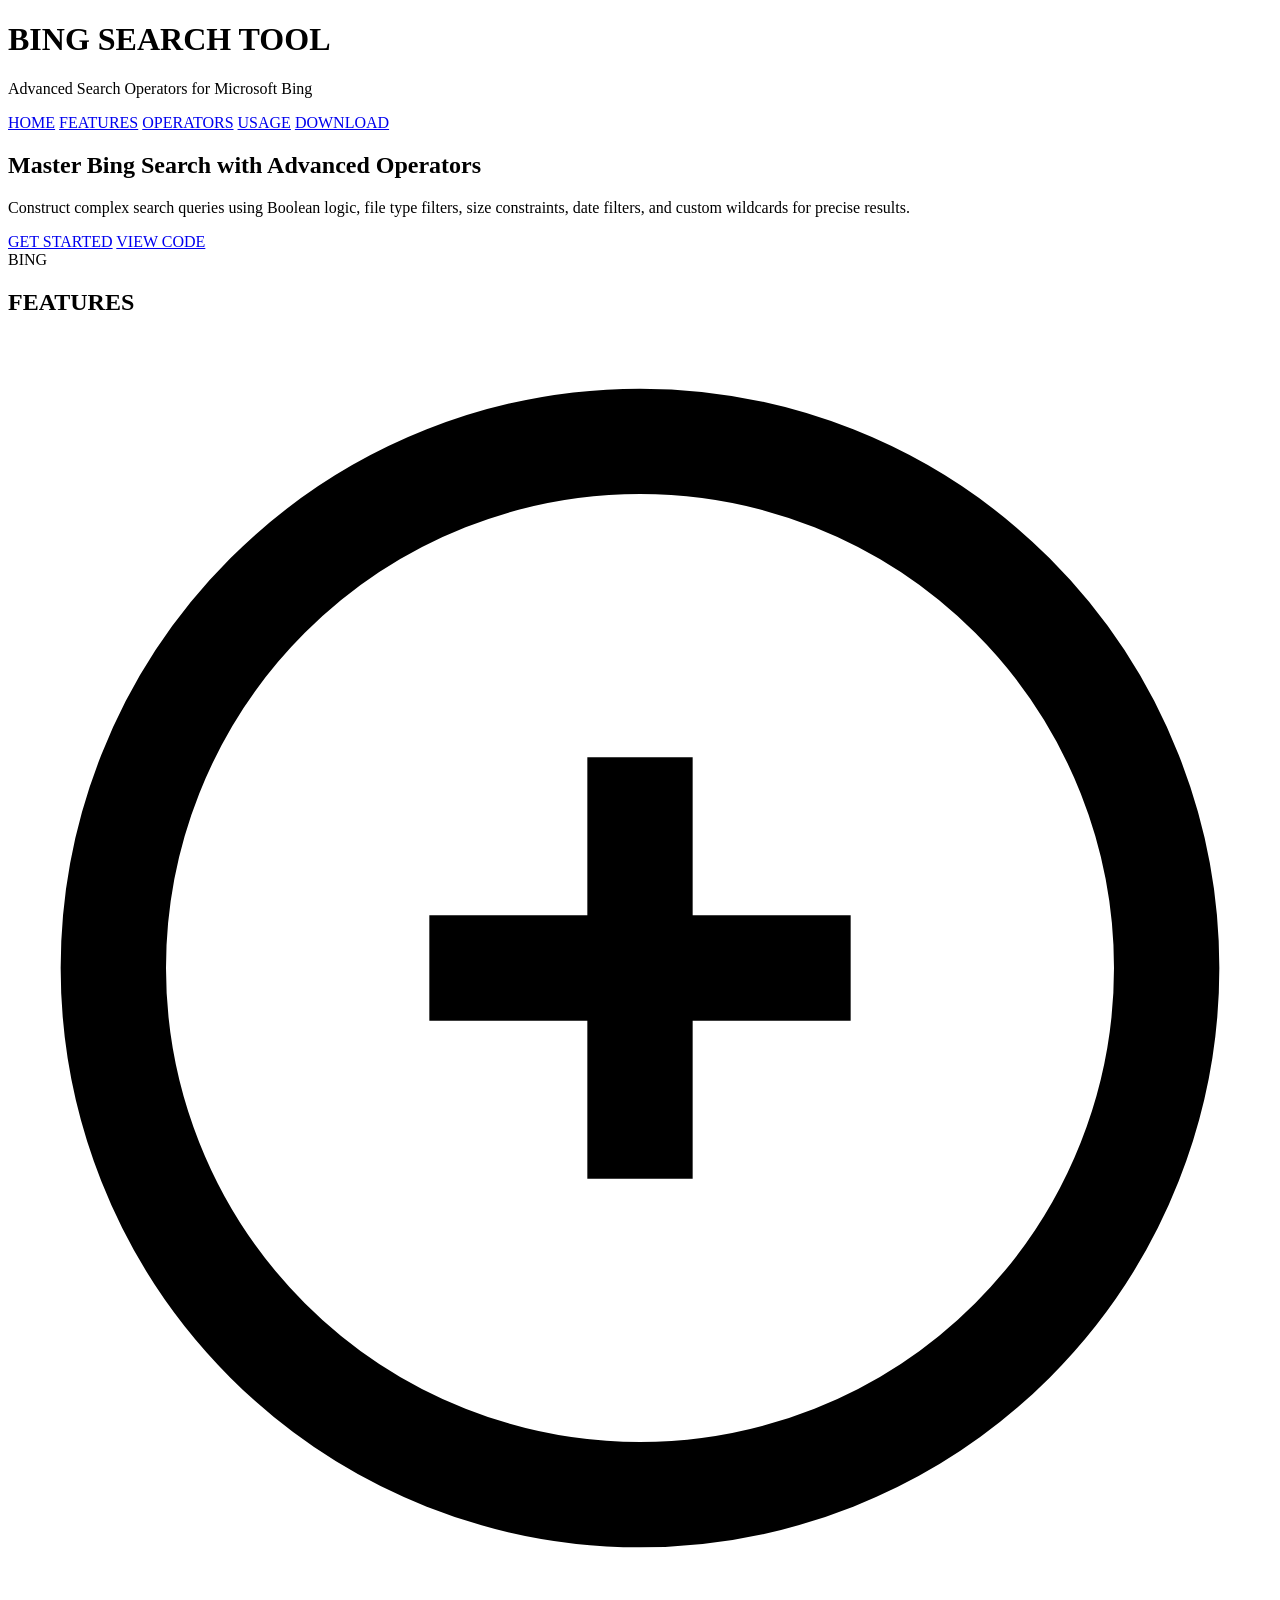
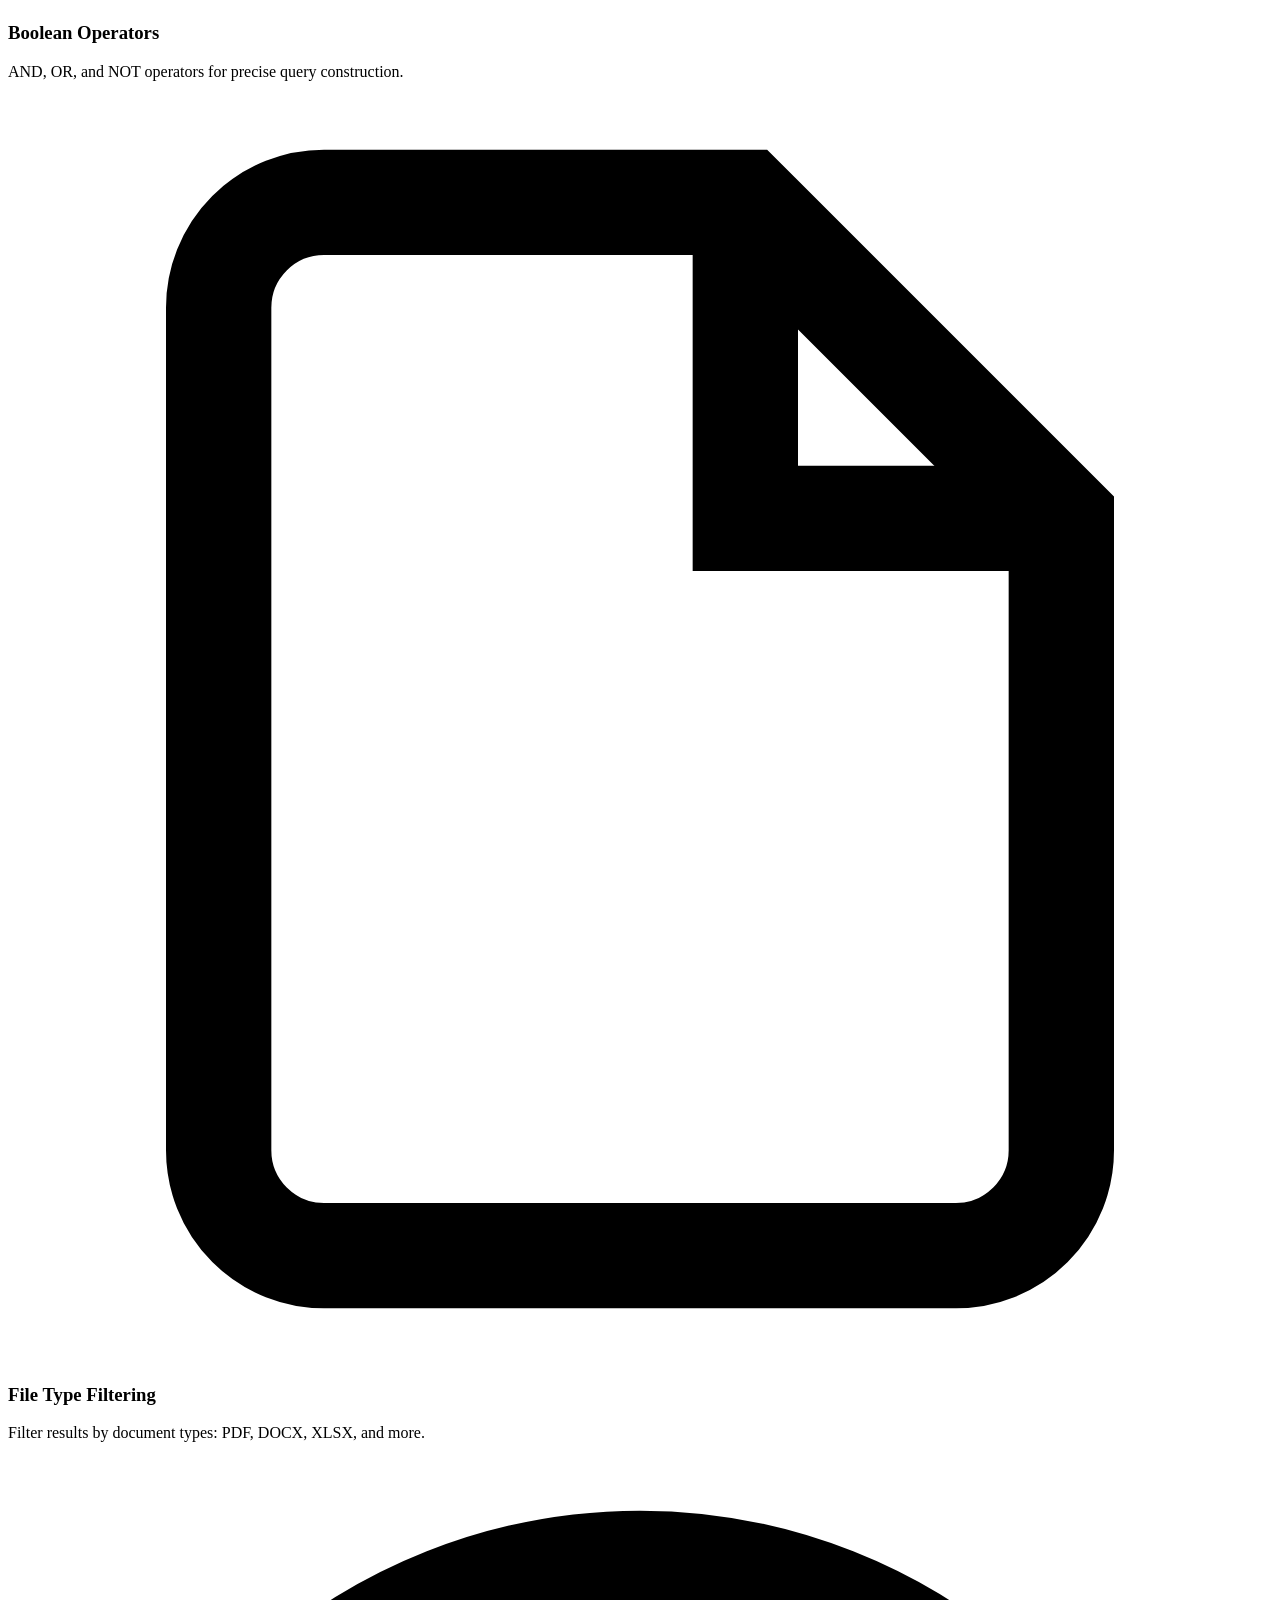
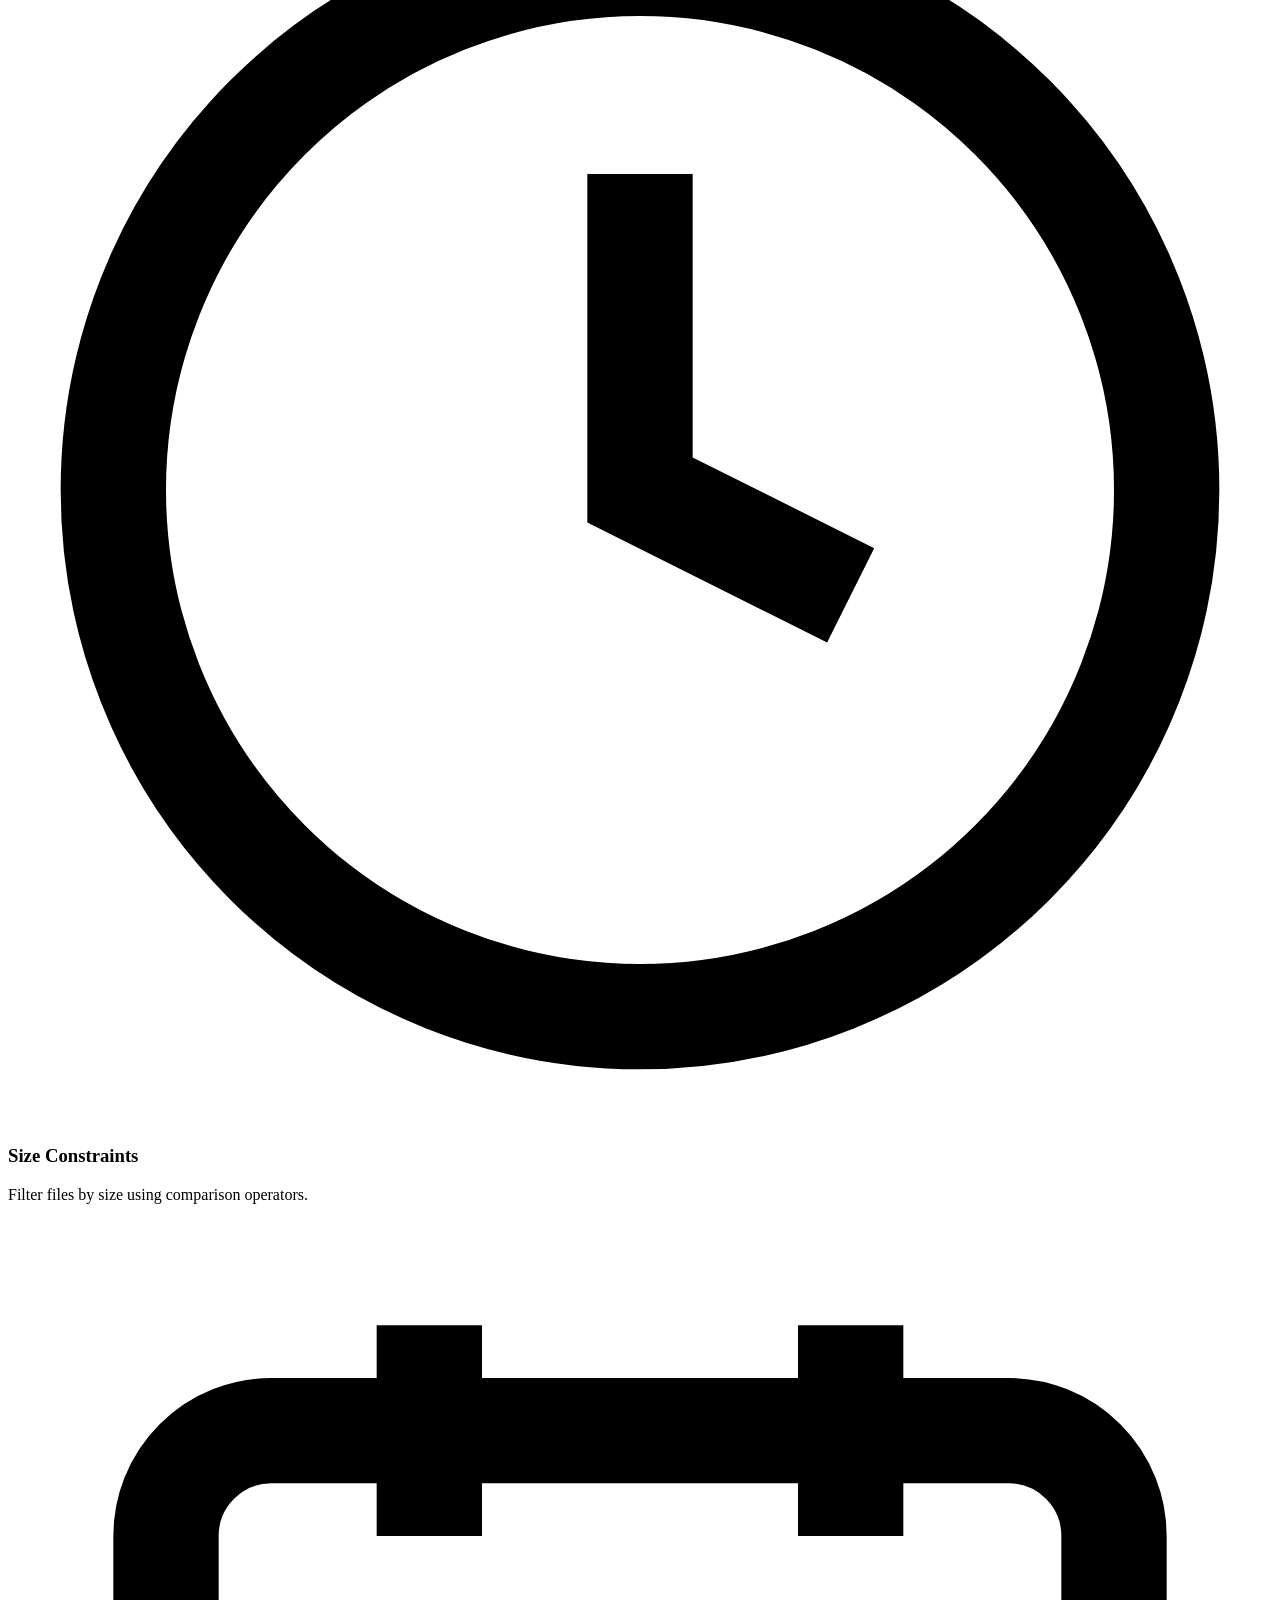
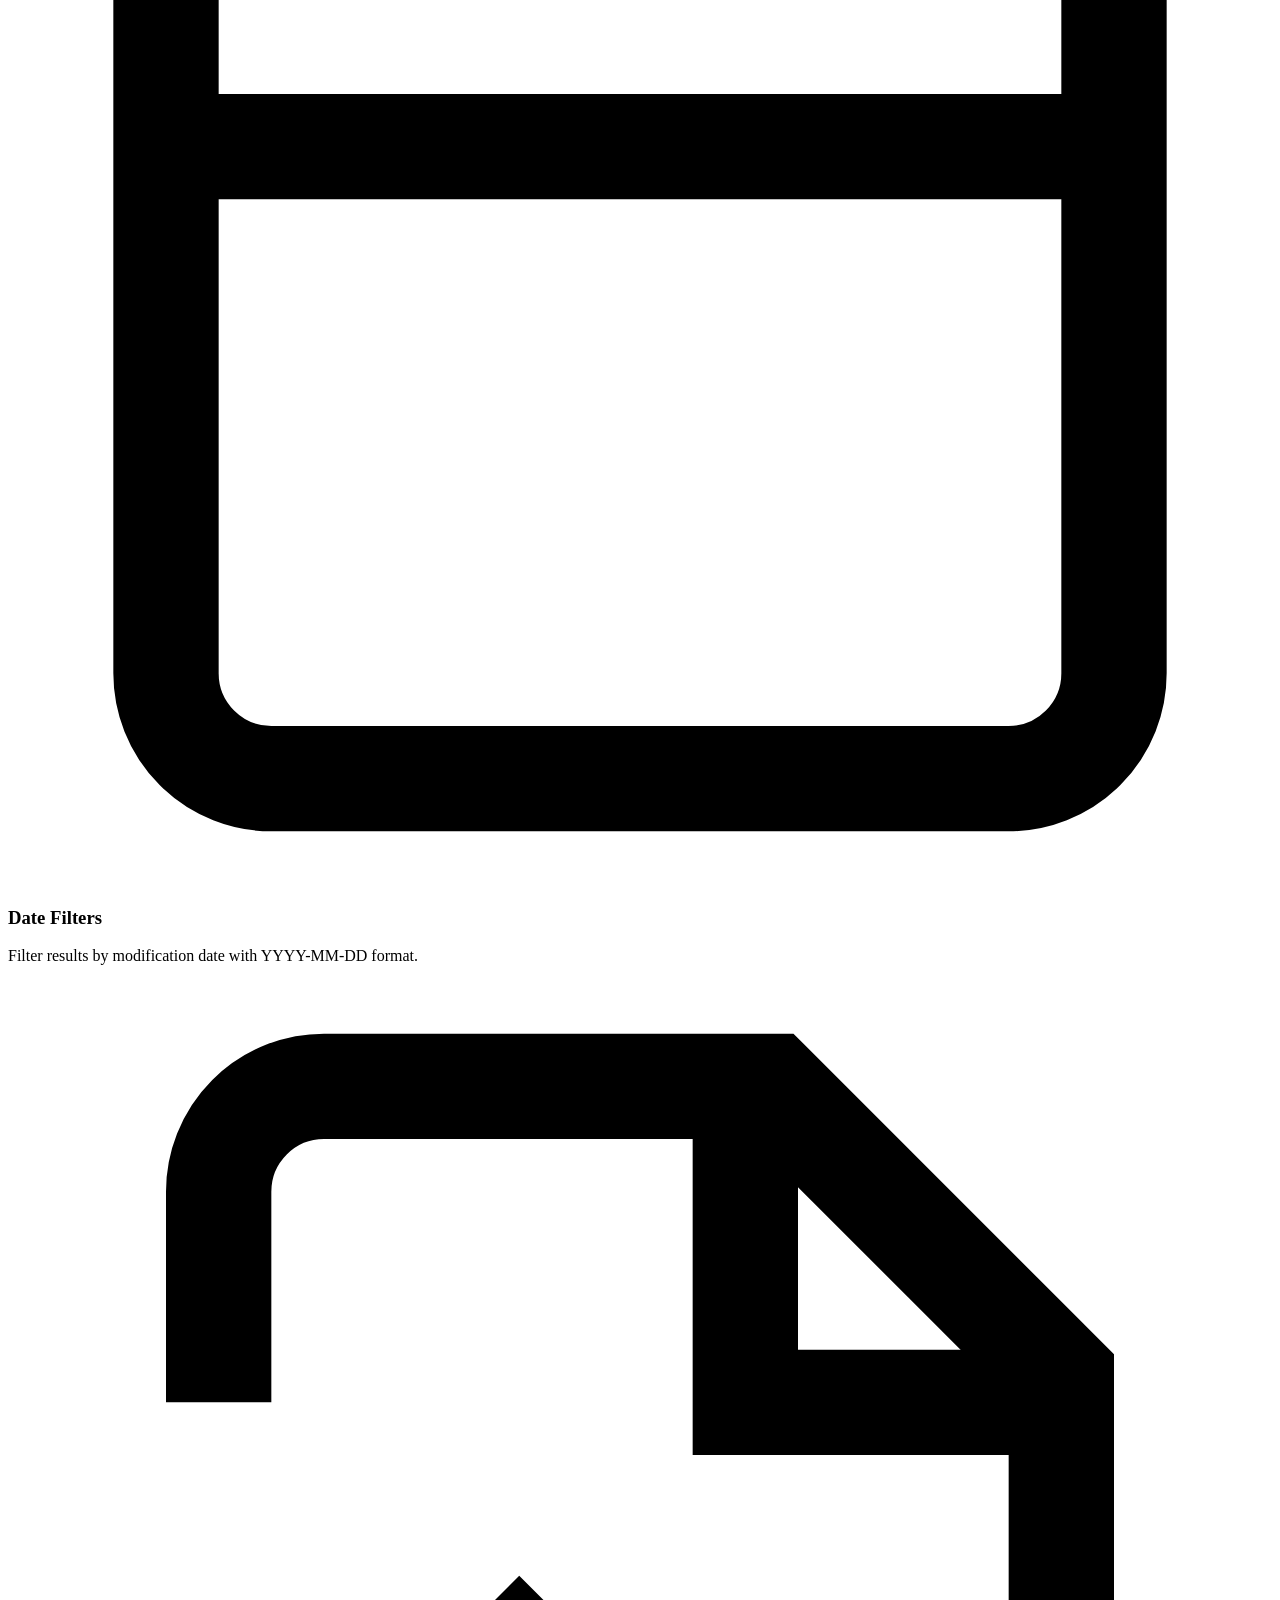
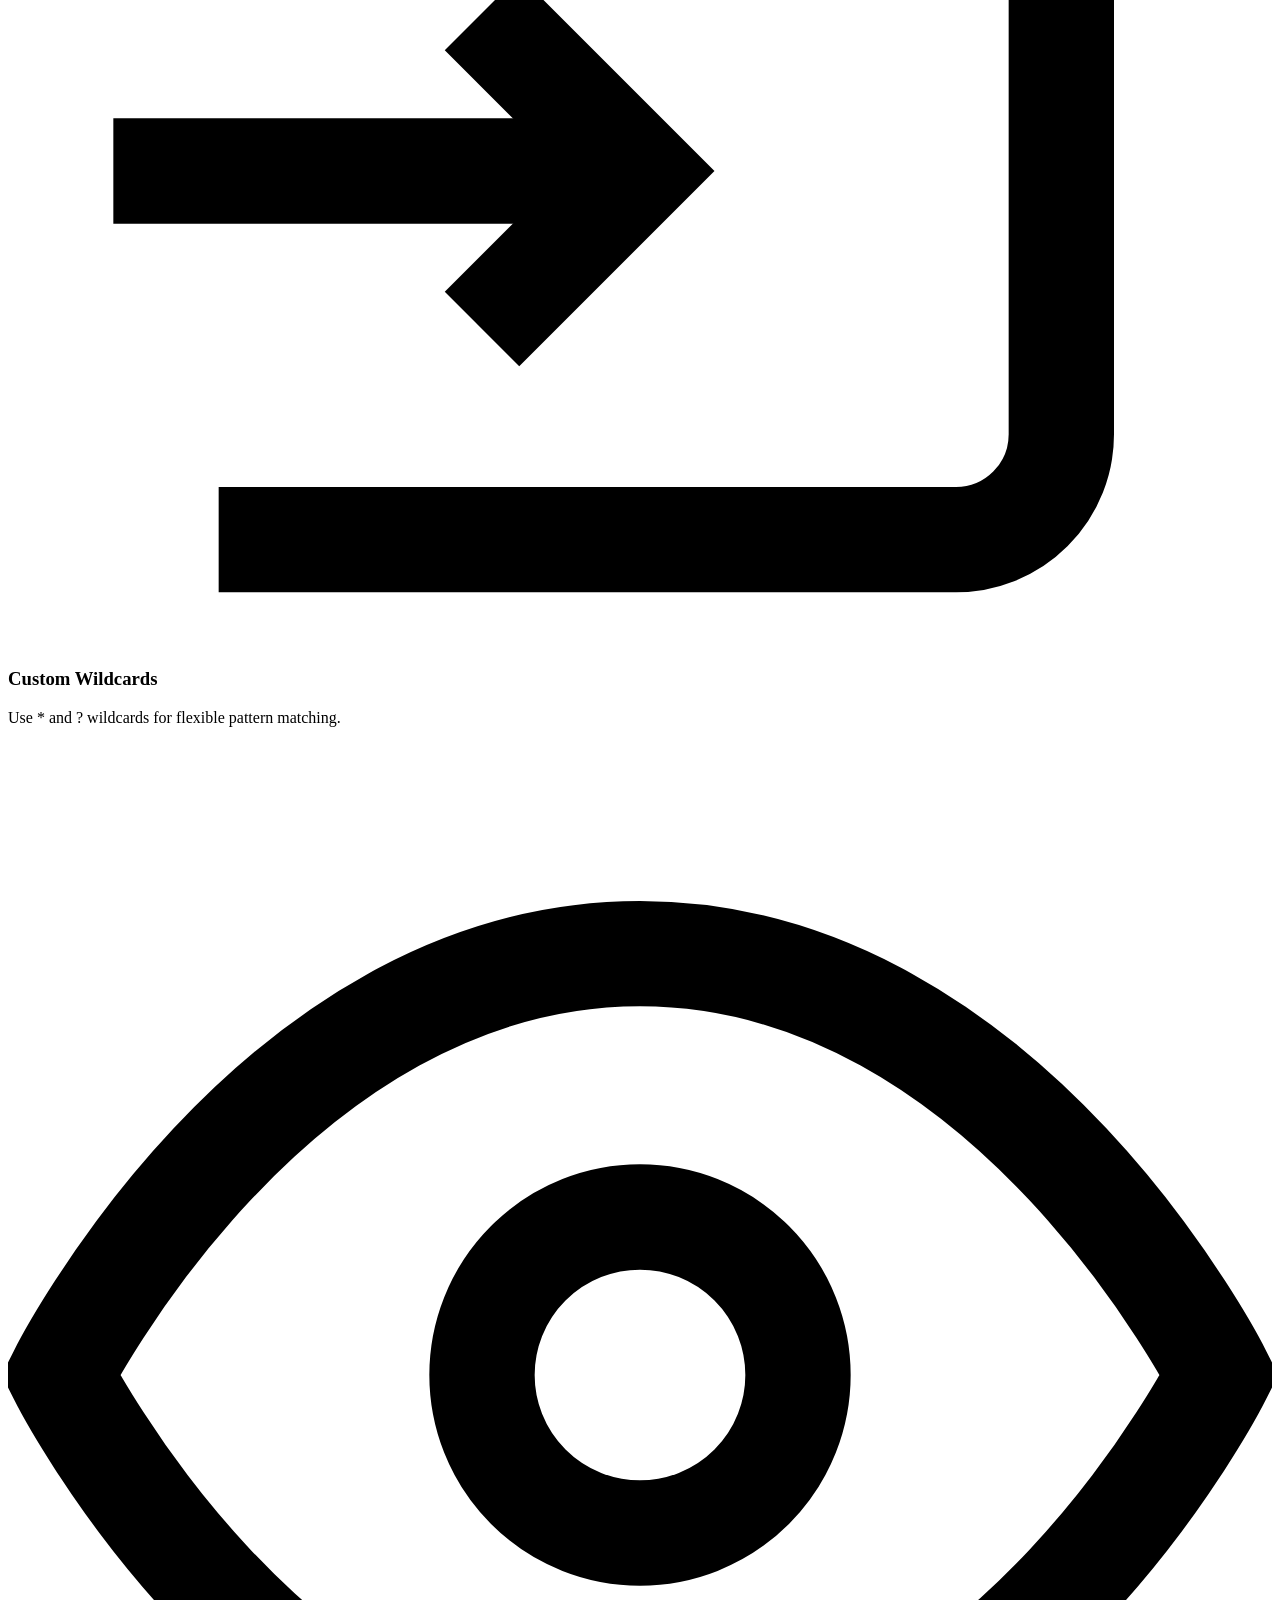
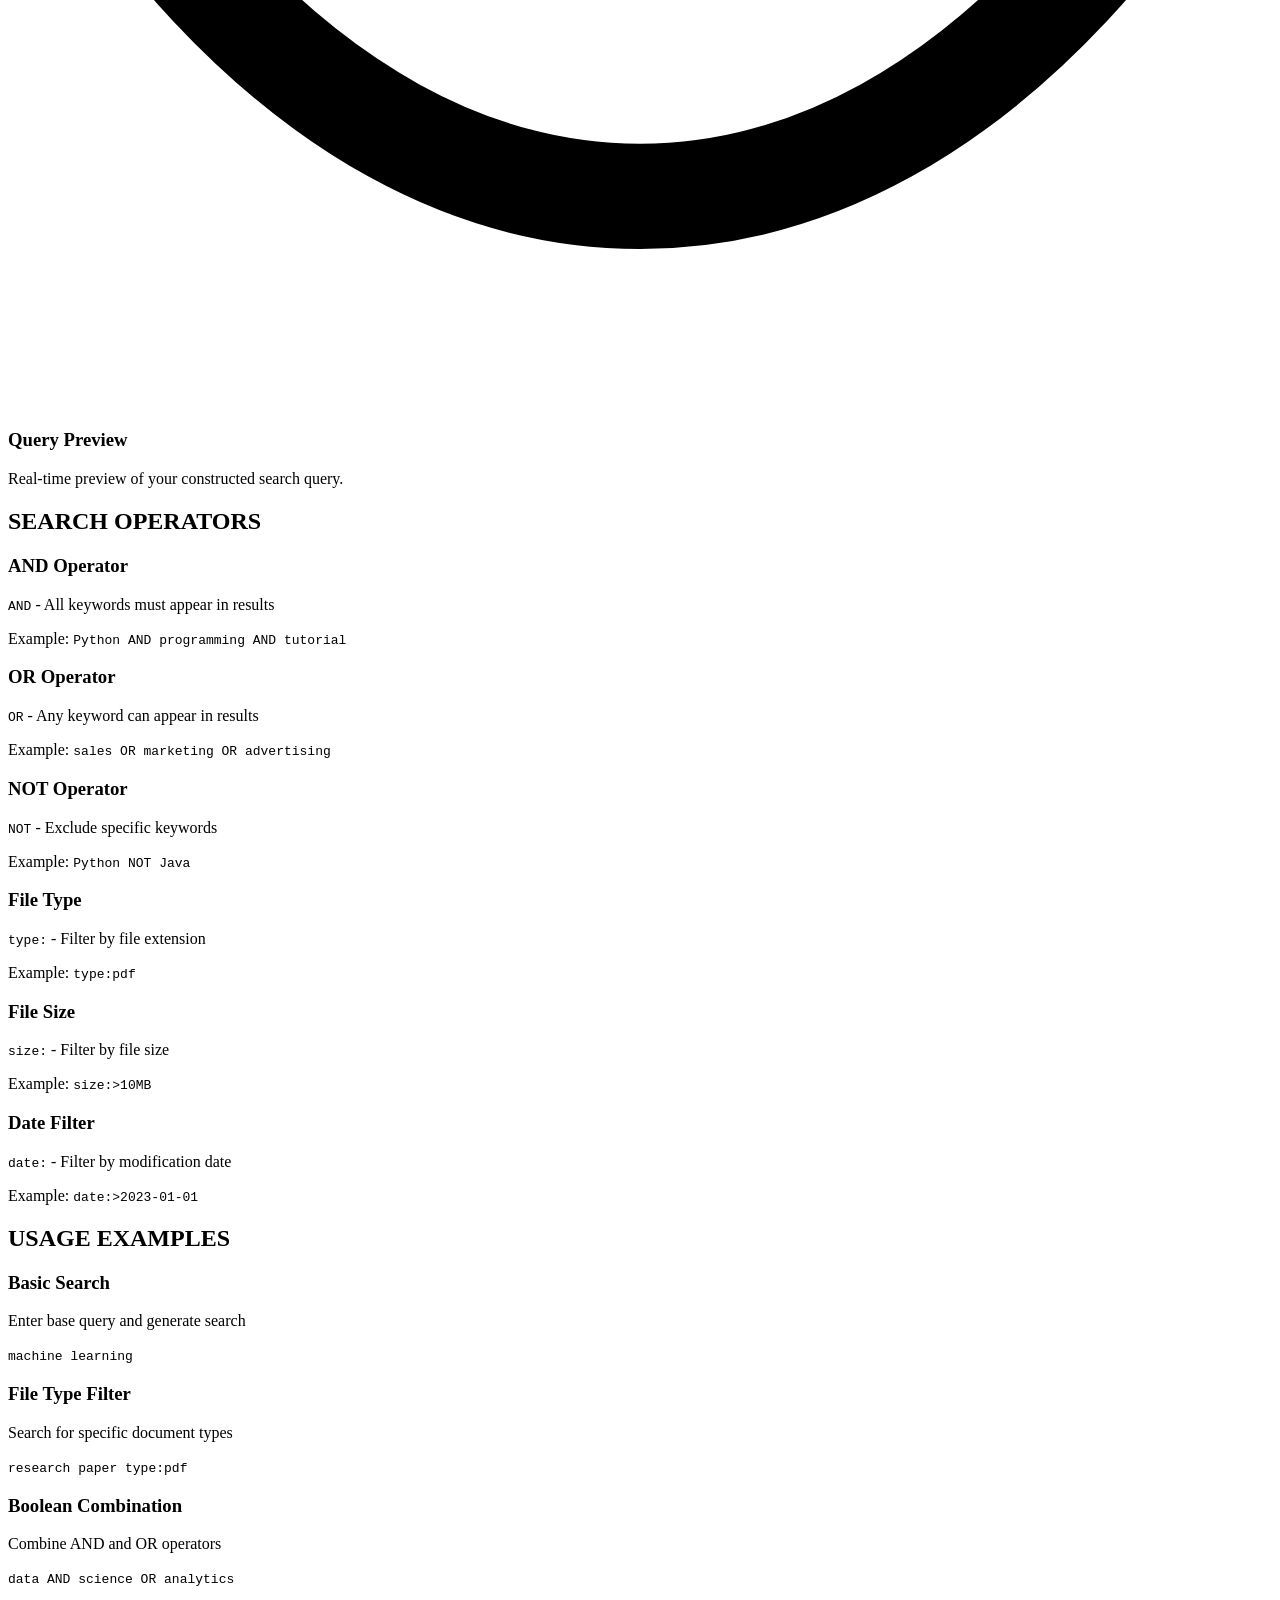
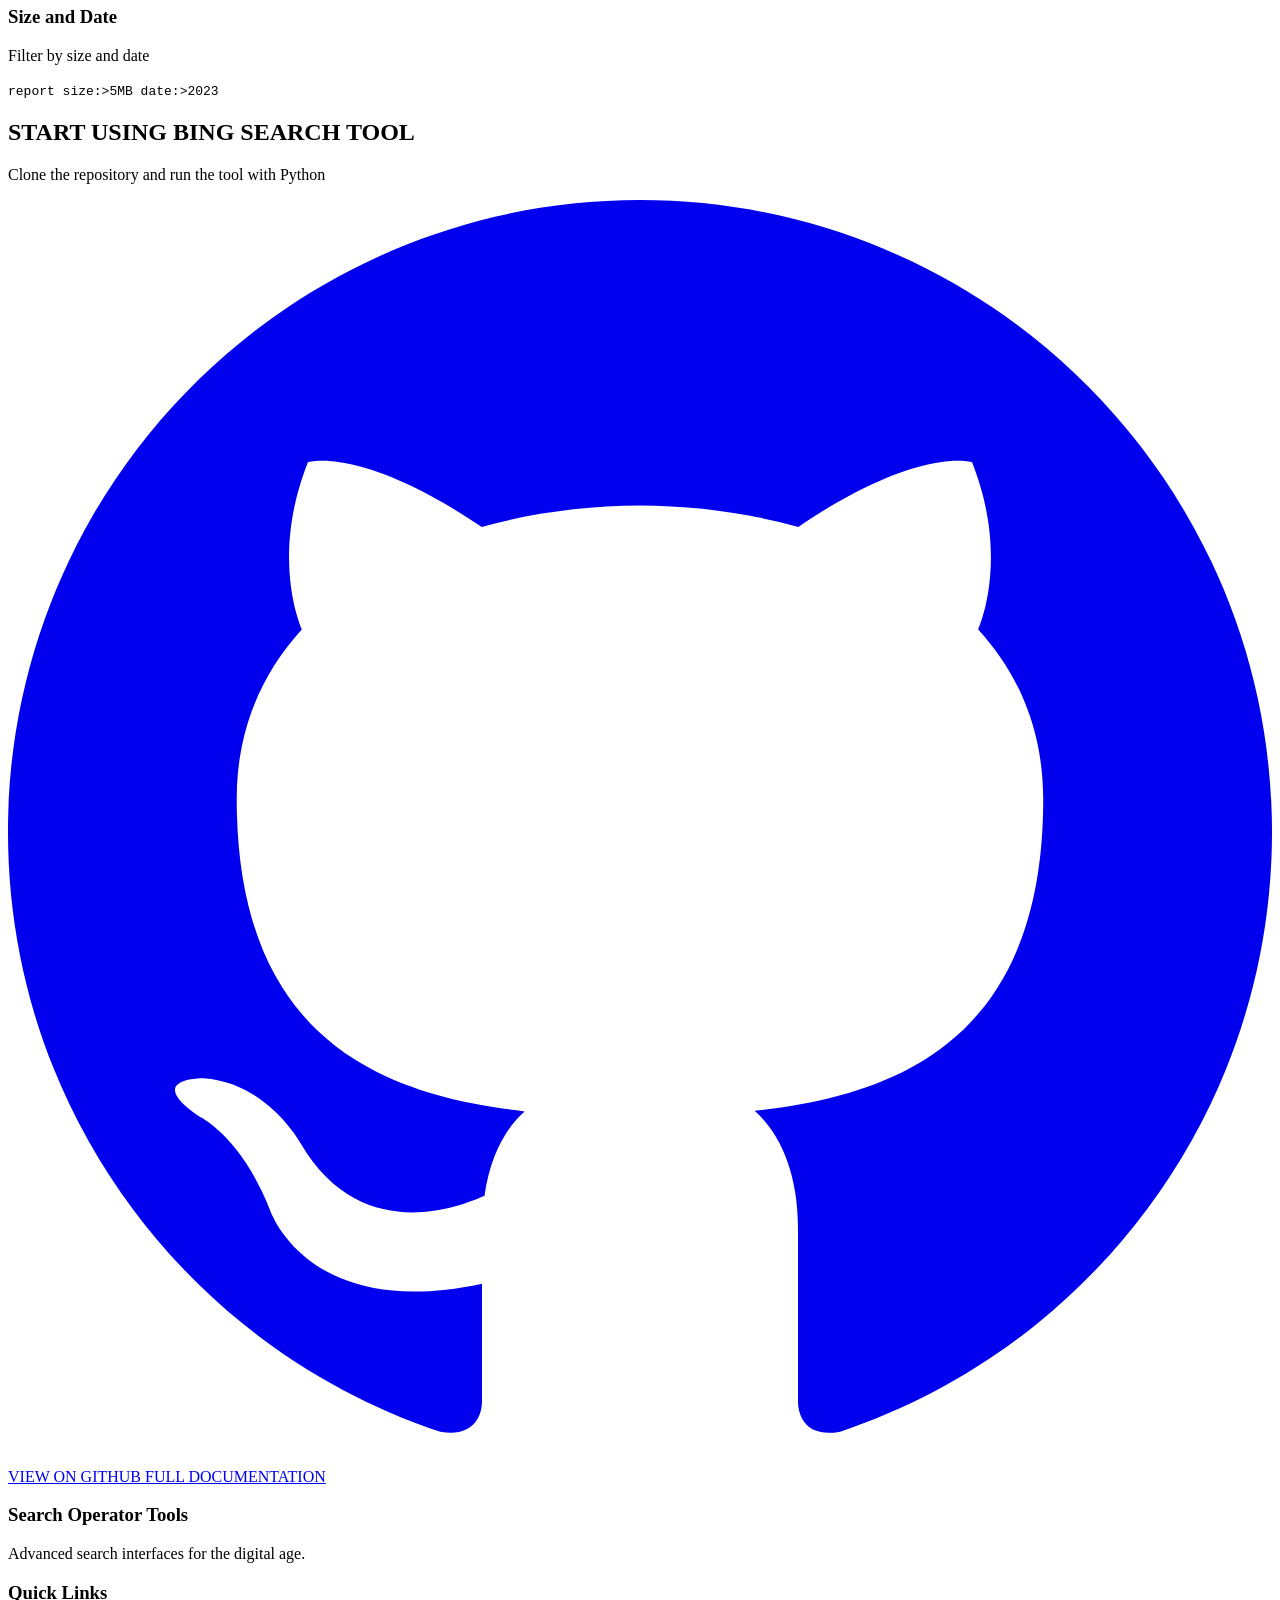
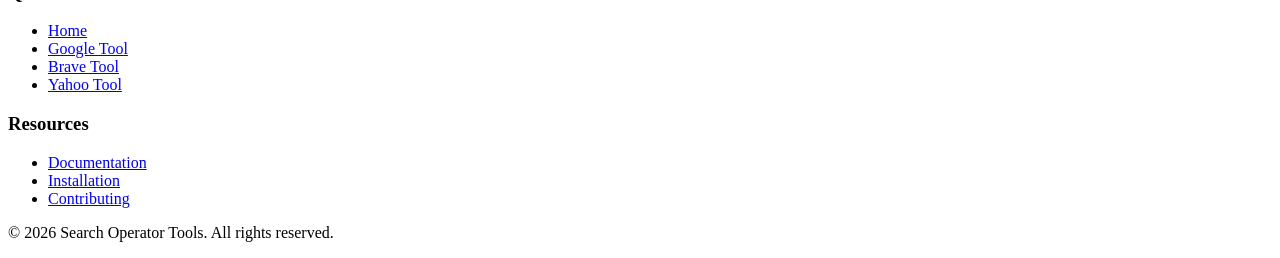
==== pages/bing.html @ 195adc4d "Fix GitHub Pages structure: moved site files to root, renamed docs to documentation, updated all HTM" ====
<!DOCTYPE html>
<html lang="en">
<head>
    <meta charset="UTF-8">
    <meta name="viewport" content="width=device-width, initial-scale=1.0">
    <title>Microsoft Bing Search Tool - Search Operator Tools</title>
    <link rel="stylesheet" href="css/style.css">
    <link rel="stylesheet" href="css/animations.css">
</head>
<body>
    <div class="stars"></div>
    <div class="grid-overlay"></div>
    
    <header class="main-header">
        <div class="header-content">
            <h1 class="glitch-text" data-text="BING SEARCH TOOL">BING SEARCH TOOL</h1>
            <p class="subtitle">Advanced Search Operators for Microsoft Bing</p>
        </div>
        <nav class="main-nav">
            <a href="index.html" class="nav-link">HOME</a>
            <a href="#features" class="nav-link">FEATURES</a>
            <a href="#operators" class="nav-link">OPERATORS</a>
            <a href="#usage" class="nav-link">USAGE</a>
            <a href="index.html#download" class="nav-link">DOWNLOAD</a>
        </nav>
    </header>

    <main>
        <section class="hero-section">
            <div class="hero-content">
                <div class="hero-text">
                    <h2 class="fade-in">Master Bing Search with Advanced Operators</h2>
                    <p class="fade-in">Construct complex search queries using Boolean logic, file type filters, size constraints, date filters, and custom wildcards for precise results.</p>
                    <div class="cta-buttons">
                        <a href="#usage" class="cta-button primary">GET STARTED</a>
                        <a href="https://github.com" class="cta-button secondary">VIEW CODE</a>
                    </div>
                </div>
                <div class="hero-visual">
                    <div class="hologram-container">
                        <div class="hologram-ring"></div>
                        <div class="hologram-ring"></div>
                        <div class="hologram-ring"></div>
                        <div class="hologram-core">
                            <span class="holo-text">BING</span>
                        </div>
                    </div>
                </div>
            </div>
        </section>

        <section id="features" class="features-section">
            <div class="section-header">
                <h2 class="section-title">FEATURES</h2>
                <div class="section-divider"></div>
            </div>
            <div class="features-grid">
                <div class="feature-item">
                    <div class="feature-icon">
                        <svg viewBox="0 0 24 24" fill="none" stroke="currentColor" stroke-width="2">
                            <circle cx="12" cy="12" r="10"></circle>
                            <line x1="12" y1="8" x2="12" y2="16"></line>
                            <line x1="8" y1="12" x2="16" y2="12"></line>
                        </svg>
                    </div>
                    <h3>Boolean Operators</h3>
                    <p>AND, OR, and NOT operators for precise query construction.</p>
                </div>

                <div class="feature-item">
                    <div class="feature-icon">
                        <svg viewBox="0 0 24 24" fill="none" stroke="currentColor" stroke-width="2">
                            <path d="M14 2H6a2 2 0 0 0-2 2v16a2 2 0 0 0 2 2h12a2 2 0 0 0 2-2V8z"></path>
                            <polyline points="14 2 14 8 20 8"></polyline>
                        </svg>
                    </div>
                    <h3>File Type Filtering</h3>
                    <p>Filter results by document types: PDF, DOCX, XLSX, and more.</p>
                </div>

                <div class="feature-item">
                    <div class="feature-icon">
                        <svg viewBox="0 0 24 24" fill="none" stroke="currentColor" stroke-width="2">
                            <circle cx="12" cy="12" r="10"></circle>
                            <polyline points="12 6 12 12 16 14"></polyline>
                        </svg>
                    </div>
                    <h3>Size Constraints</h3>
                    <p>Filter files by size using comparison operators.</p>
                </div>

                <div class="feature-item">
                    <div class="feature-icon">
                        <svg viewBox="0 0 24 24" fill="none" stroke="currentColor" stroke-width="2">
                            <rect x="3" y="4" width="18" height="18" rx="2" ry="2"></rect>
                            <line x1="16" y1="2" x2="16" y2="6"></line>
                            <line x1="8" y1="2" x2="8" y2="6"></line>
                            <line x1="3" y1="10" x2="21" y2="10"></line>
                        </svg>
                    </div>
                    <h3>Date Filters</h3>
                    <p>Filter results by modification date with YYYY-MM-DD format.</p>
                </div>

                <div class="feature-item">
                    <div class="feature-icon">
                        <svg viewBox="0 0 24 24" fill="none" stroke="currentColor" stroke-width="2">
                            <path d="M4 22h14a2 2 0 0 0 2-2V7.5L14.5 2H6a2 2 0 0 0-2 2v4"></path>
                            <polyline points="14 2 14 8 20 8"></polyline>
                            <path d="M2 15h10"></path>
                            <path d="M9 18l3-3-3-3"></path>
                        </svg>
                    </div>
                    <h3>Custom Wildcards</h3>
                    <p>Use * and ? wildcards for flexible pattern matching.</p>
                </div>

                <div class="feature-item">
                    <div class="feature-icon">
                        <svg viewBox="0 0 24 24" fill="none" stroke="currentColor" stroke-width="2">
                            <path d="M1 12s4-8 11-8 11 8 11 8-4 8-11 8-11-8-11-8z"></path>
                            <circle cx="12" cy="12" r="3"></circle>
                        </svg>
                    </div>
                    <h3>Query Preview</h3>
                    <p>Real-time preview of your constructed search query.</p>
                </div>
            </div>
        </section>

        <section id="operators" class="tools-section">
            <div class="section-header">
                <h2 class="section-title">SEARCH OPERATORS</h2>
                <div class="section-divider"></div>
            </div>
            <div class="tools-grid">
                <div class="tool-card">
                    <h3>AND Operator</h3>
                    <p><code>AND</code> - All keywords must appear in results</p>
                    <p class="example">Example: <code>Python AND programming AND tutorial</code></p>
                </div>

                <div class="tool-card">
                    <h3>OR Operator</h3>
                    <p><code>OR</code> - Any keyword can appear in results</p>
                    <p class="example">Example: <code>sales OR marketing OR advertising</code></p>
                </div>

                <div class="tool-card">
                    <h3>NOT Operator</h3>
                    <p><code>NOT</code> - Exclude specific keywords</p>
                    <p class="example">Example: <code>Python NOT Java</code></p>
                </div>

                <div class="tool-card">
                    <h3>File Type</h3>
                    <p><code>type:</code> - Filter by file extension</p>
                    <p class="example">Example: <code>type:pdf</code></p>
                </div>

                <div class="tool-card">
                    <h3>File Size</h3>
                    <p><code>size:</code> - Filter by file size</p>
                    <p class="example">Example: <code>size:>10MB</code></p>
                </div>

                <div class="tool-card">
                    <h3>Date Filter</h3>
                    <p><code>date:</code> - Filter by modification date</p>
                    <p class="example">Example: <code>date:>2023-01-01</code></p>
                </div>
            </div>
        </section>

        <section id="usage" class="docs-section">
            <div class="section-header">
                <h2 class="section-title">USAGE EXAMPLES</h2>
                <div class="section-divider"></div>
            </div>
            <div class="docs-grid">
                <div class="doc-link">
                    <h3>Basic Search</h3>
                    <p>Enter base query and generate search</p>
                    <p class="example"><code>machine learning</code></p>
                </div>

                <div class="doc-link">
                    <h3>File Type Filter</h3>
                    <p>Search for specific document types</p>
                    <p class="example"><code>research paper type:pdf</code></p>
                </div>

                <div class="doc-link">
                    <h3>Boolean Combination</h3>
                    <p>Combine AND and OR operators</p>
                    <p class="example"><code>data AND science OR analytics</code></p>
                </div>

                <div class="doc-link">
                    <h3>Size and Date</h3>
                    <p>Filter by size and date</p>
                    <p class="example"><code>report size:>5MB date:>2023</code></p>
                </div>
            </div>
        </section>

        <section class="download-section">
            <div class="download-content">
                <h2 class="download-title">START USING BING SEARCH TOOL</h2>
                <p class="download-subtitle">Clone the repository and run the tool with Python</p>
                <div class="download-buttons">
                    <a href="https://github.com" class="download-button primary">
                        <svg viewBox="0 0 24 24" fill="currentColor">
                            <path d="M12 0c-6.626 0-12 5.373-12 12 0 5.302 3.438 9.8 8.207 11.387.599.111.793-.261.793-.577v-2.234c-3.338.726-4.033-1.416-4.033-1.416-.546-1.387-1.333-1.756-1.333-1.756-1.089-.745.083-.729.083-.729 1.205.084 1.839 1.237 1.839 1.237 1.07 1.834 2.807 1.304 3.492.997.107-.775.418-1.305.762-1.604-2.665-.305-5.467-1.334-5.467-5.931 0-1.311.469-2.381 1.236-3.221-.124-.303-.535-1.524.117-3.176 0 0 1.008-.322 3.301 1.23.957-.266 1.983-.399 3.003-.404 1.02.005 2.047.138 3.006.404 2.291-1.552 3.297-1.23 3.297-1.23.653 1.653.242 2.874.118 3.176.77.84 1.235 1.911 1.235 3.221 0 4.609-2.807 5.624-5.479 5.921.43.372.823 1.102.823 2.222v3.293c0 .319.192.694.801.576 4.765-1.589 8.199-6.086 8.199-11.386 0-6.627-5.373-12-12-12z"/>
                        </svg>
                        VIEW ON GITHUB
                    </a>
                    <a href="documentation/BING_SEARCH_TOOL.md" class="download-button secondary">
                        FULL DOCUMENTATION
                    </a>
                </div>
            </div>
        </section>
    </main>

    <footer class="main-footer">
        <div class="footer-content">
            <div class="footer-section">
                <h3>Search Operator Tools</h3>
                <p>Advanced search interfaces for the digital age.</p>
            </div>
            <div class="footer-section">
                <h3>Quick Links</h3>
                <ul>
                    <li><a href="index.html">Home</a></li>
                    <li><a href="pages/google.html">Google Tool</a></li>
                    <li><a href="pages/brave.html">Brave Tool</a></li>
                    <li><a href="pages/yahoo.html">Yahoo Tool</a></li>
                </ul>
            </div>
            <div class="footer-section">
                <h3>Resources</h3>
                <ul>
                    <li><a href="documentation/BING_SEARCH_TOOL.md">Documentation</a></li>
                    <li><a href="documentation/INSTALLATION.md">Installation</a></li>
                    <li><a href="CONTRIBUTING.md">Contributing</a></li>
                </ul>
            </div>
        </div>
        <div class="footer-bottom">
            <p>&copy; 2026 Search Operator Tools. All rights reserved.</p>
        </div>
    </footer>

    <script src="js/animations.js"></script>
    <script src="js/interactive.js"></script>
</body>
</html>
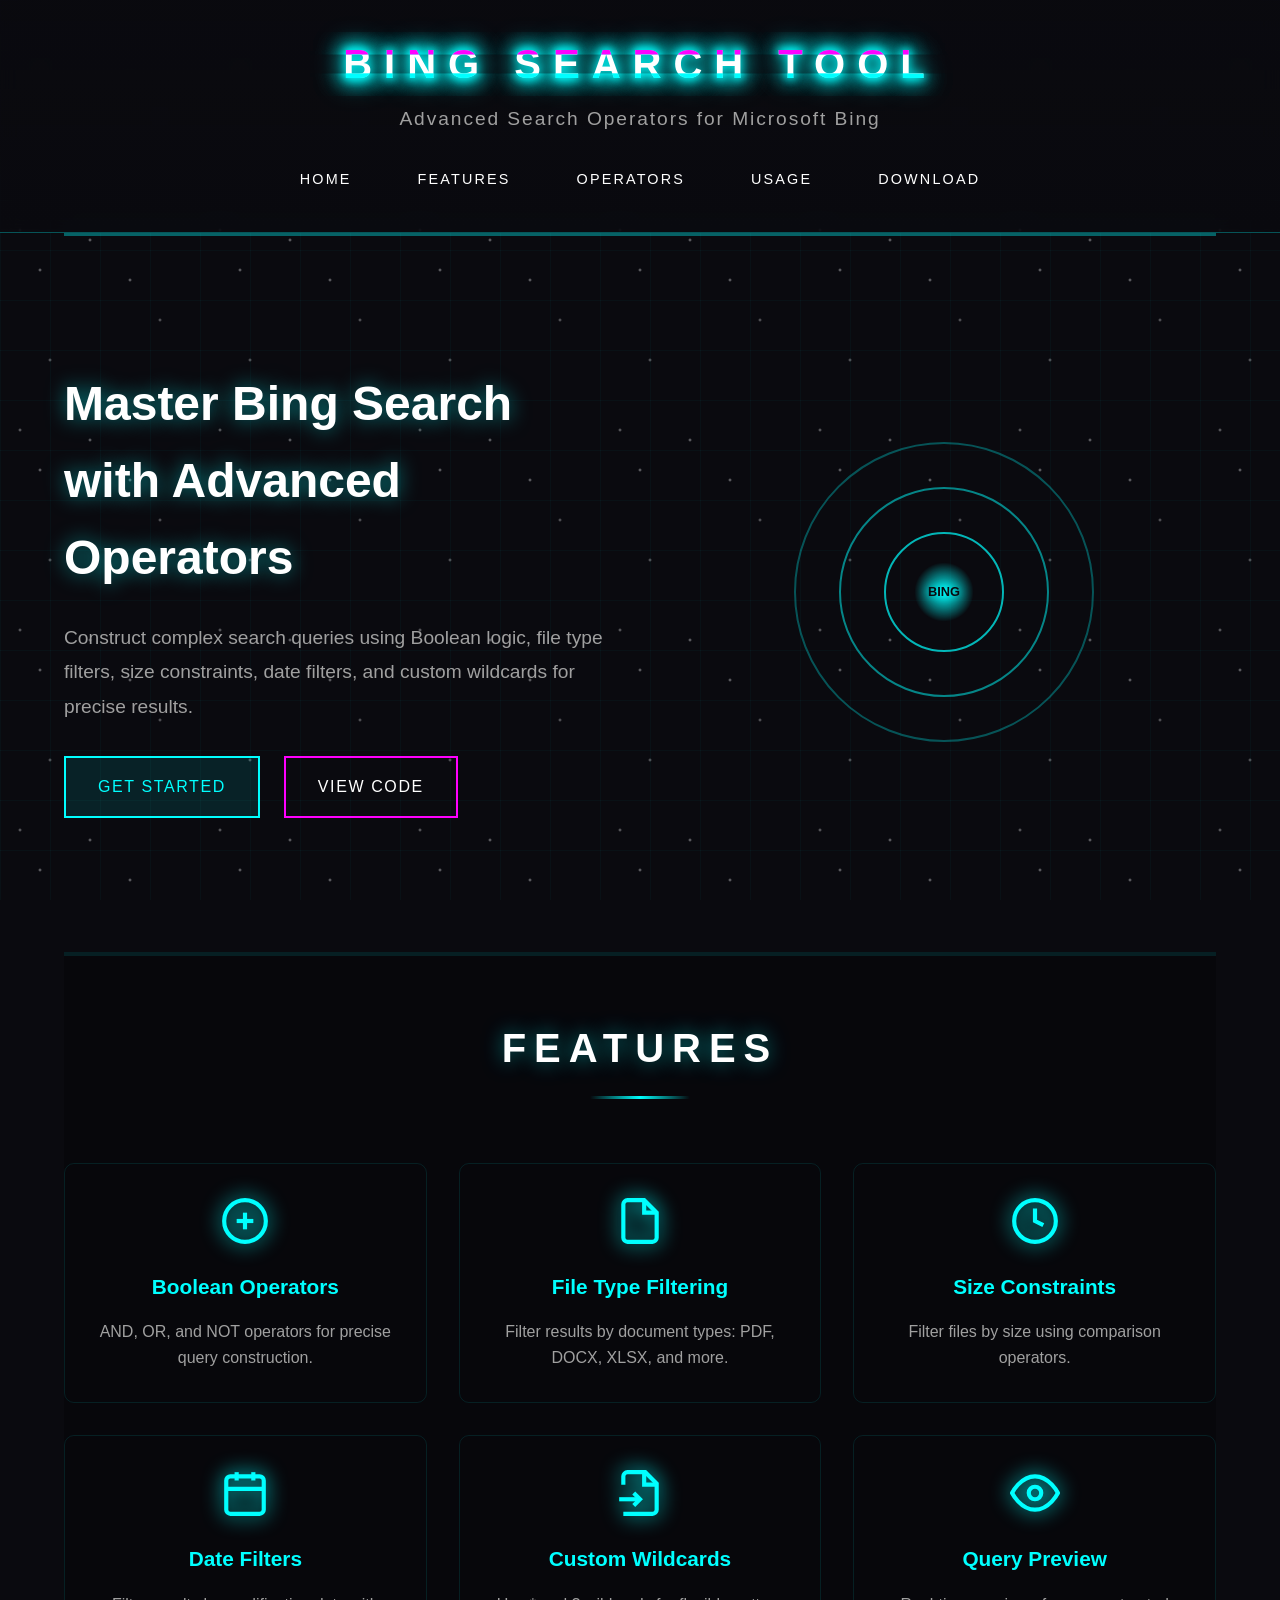
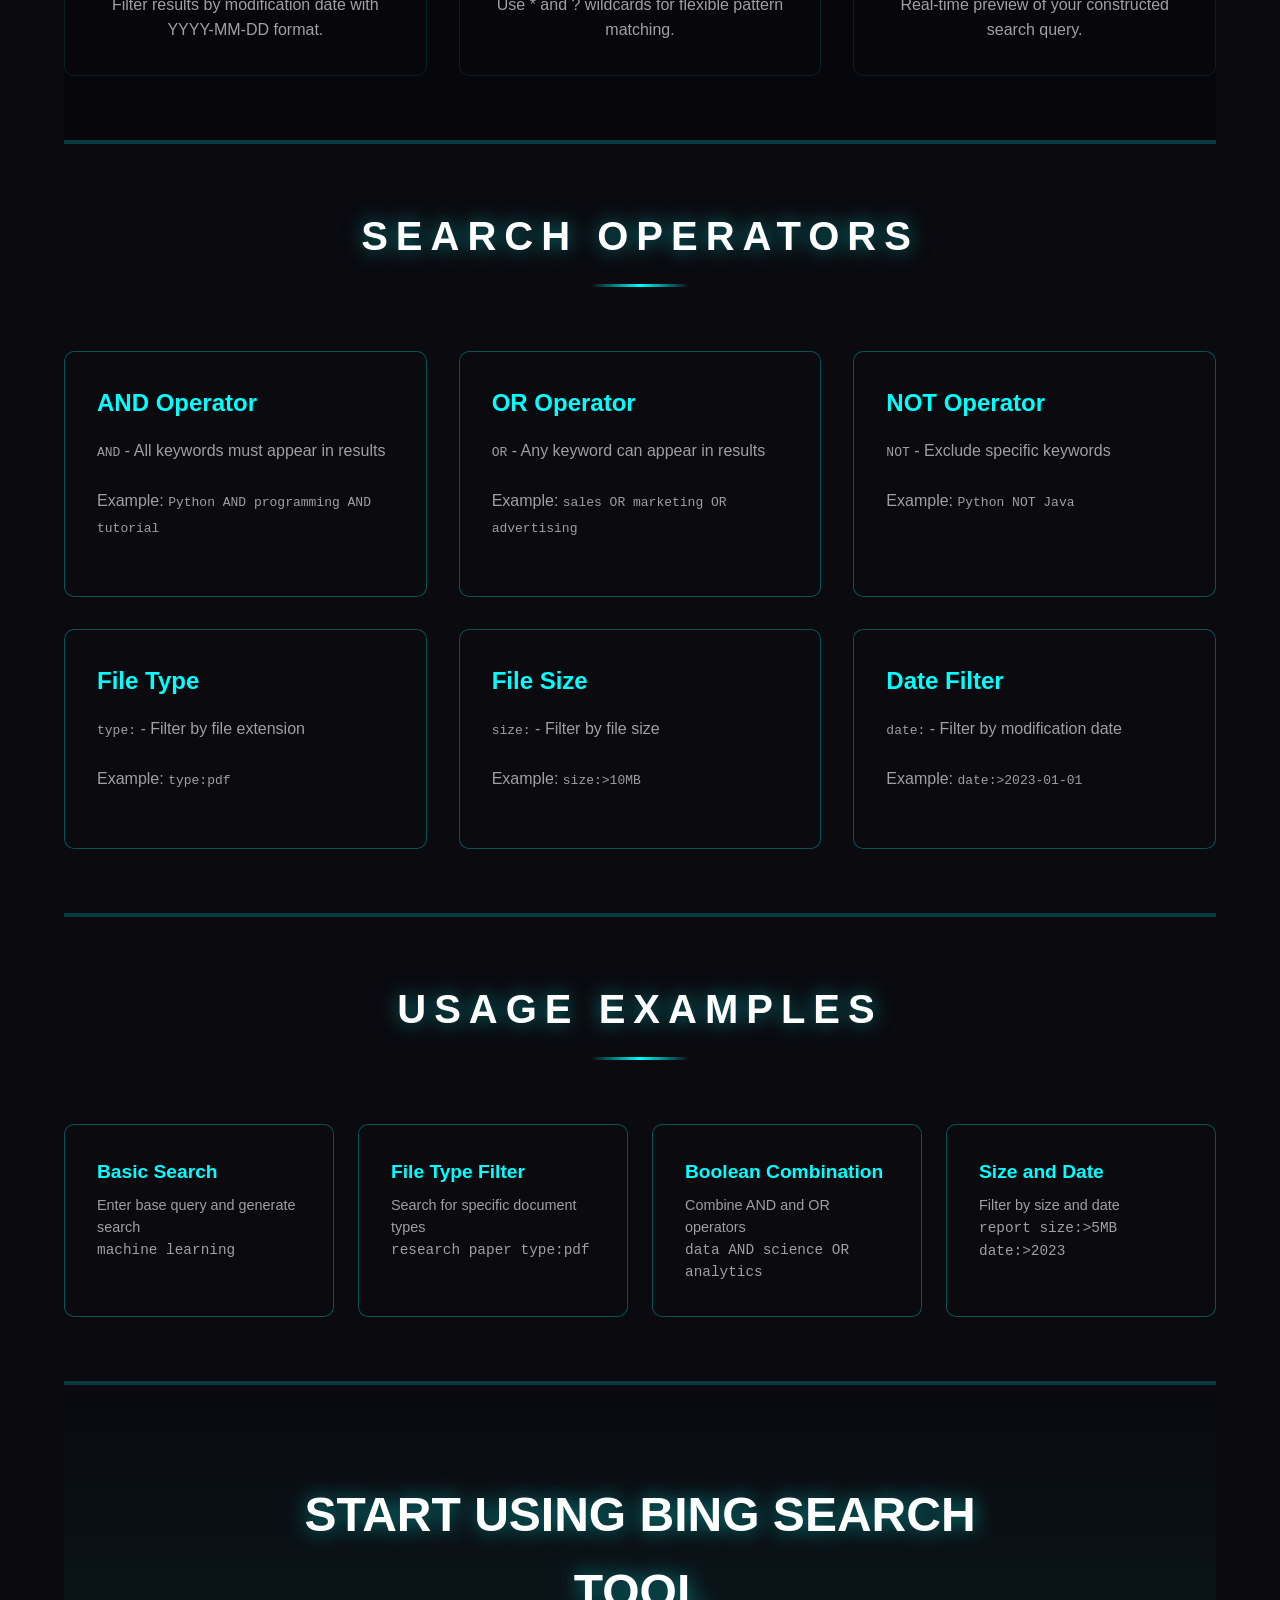
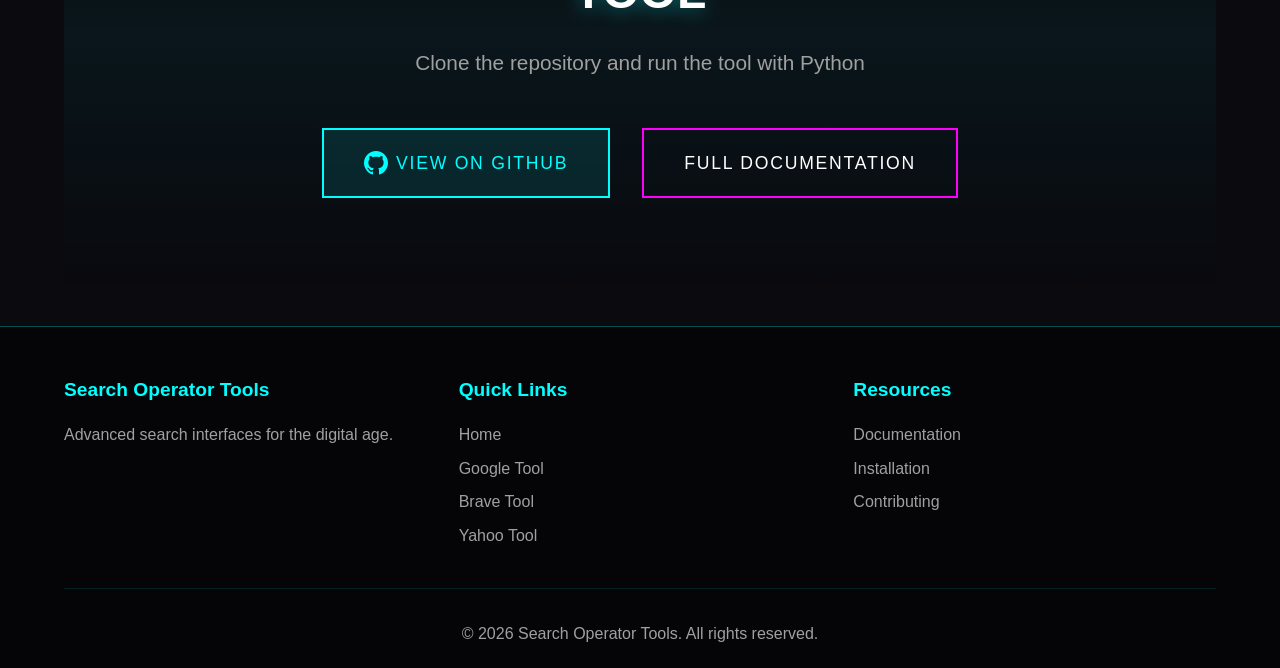
==== commit 66243afd: "Fix CSS and JS paths in tool pages to use correct relative paths" ====
--- a/pages/bing.html
+++ b/pages/bing.html
@@ -4,8 +4,8 @@
     <meta charset="UTF-8">
     <meta name="viewport" content="width=device-width, initial-scale=1.0">
     <title>Microsoft Bing Search Tool - Search Operator Tools</title>
-    <link rel="stylesheet" href="css/style.css">
-    <link rel="stylesheet" href="css/animations.css">
+    <link rel="stylesheet" href="../css/style.css">
+    <link rel="stylesheet" href="../css/animations.css">
 </head>
 <body>
     <div class="stars"></div>
@@ -17,11 +17,11 @@
             <p class="subtitle">Advanced Search Operators for Microsoft Bing</p>
         </div>
         <nav class="main-nav">
-            <a href="index.html" class="nav-link">HOME</a>
+            <a href="https://autobotsolutions.github.io/Search-Operators-Tools/index.html" class="nav-link">HOME</a>
             <a href="#features" class="nav-link">FEATURES</a>
             <a href="#operators" class="nav-link">OPERATORS</a>
             <a href="#usage" class="nav-link">USAGE</a>
-            <a href="index.html#download" class="nav-link">DOWNLOAD</a>
+            <a href="https://autobotsolutions.github.io/Search-Operators-Tools/index.html#download" class="nav-link">DOWNLOAD</a>
         </nav>
     </header>
 
@@ -215,7 +215,7 @@
                         </svg>
                         VIEW ON GITHUB
                     </a>
-                    <a href="documentation/BING_SEARCH_TOOL.md" class="download-button secondary">
+                    <a href="https://github.com/AutoBotSolutions/Search-Operators-Tools/blob/main/documentation/BING_SEARCH_TOOL.md" class="download-button secondary" target="_blank">
                         FULL DOCUMENTATION
                     </a>
                 </div>
@@ -232,18 +232,18 @@
             <div class="footer-section">
                 <h3>Quick Links</h3>
                 <ul>
-                    <li><a href="index.html">Home</a></li>
-                    <li><a href="pages/google.html">Google Tool</a></li>
-                    <li><a href="pages/brave.html">Brave Tool</a></li>
-                    <li><a href="pages/yahoo.html">Yahoo Tool</a></li>
+                    <li><a href="https://autobotsolutions.github.io/Search-Operators-Tools/index.html">Home</a></li>
+                    <li><a href="https://autobotsolutions.github.io/Search-Operators-Tools/pages/google.html">Google Tool</a></li>
+                    <li><a href="https://autobotsolutions.github.io/Search-Operators-Tools/pages/brave.html">Brave Tool</a></li>
+                    <li><a href="https://autobotsolutions.github.io/Search-Operators-Tools/pages/yahoo.html">Yahoo Tool</a></li>
                 </ul>
             </div>
             <div class="footer-section">
                 <h3>Resources</h3>
                 <ul>
-                    <li><a href="documentation/BING_SEARCH_TOOL.md">Documentation</a></li>
-                    <li><a href="documentation/INSTALLATION.md">Installation</a></li>
-                    <li><a href="CONTRIBUTING.md">Contributing</a></li>
+                    <li><a href="https://github.com/AutoBotSolutions/Search-Operators-Tools/blob/main/documentation/BING_SEARCH_TOOL.md" target="_blank">Documentation</a></li>
+                    <li><a href="https://github.com/AutoBotSolutions/Search-Operators-Tools/blob/main/documentation/INSTALLATION.md" target="_blank">Installation</a></li>
+                    <li><a href="https://github.com/AutoBotSolutions/Search-Operators-Tools/blob/main/CONTRIBUTING.md" target="_blank">Contributing</a></li>
                 </ul>
             </div>
         </div>
@@ -252,7 +252,7 @@
         </div>
     </footer>
 
-    <script src="js/animations.js"></script>
-    <script src="js/interactive.js"></script>
+    <script src="../js/animations.js"></script>
+    <script src="../js/interactive.js"></script>
 </body>
 </html>
--- a/css/style.css
+++ b/css/style.css
@@ -0,0 +1,751 @@
+/* Reset and Base Styles */
+* {
+    margin: 0;
+    padding: 0;
+    box-sizing: border-box;
+}
+
+:root {
+    --primary-color: #00ffff;
+    --secondary-color: #ff00ff;
+    --accent-color: #00ff00;
+    --bg-dark: #0a0a0f;
+    --bg-darker: #050508;
+    --text-primary: #ffffff;
+    --text-secondary: #a0a0a0;
+    --glow-primary: rgba(0, 255, 255, 0.5);
+    --glow-secondary: rgba(255, 0, 255, 0.5);
+    --border-color: rgba(0, 255, 255, 0.3);
+}
+
+body {
+    font-family: 'Segoe UI', Tahoma, Geneva, Verdana, sans-serif;
+    background-color: var(--bg-dark);
+    color: var(--text-primary);
+    line-height: 1.6;
+    overflow-x: hidden;
+}
+
+/* Animated Background */
+.stars {
+    position: fixed;
+    top: 0;
+    left: 0;
+    width: 100%;
+    height: 100%;
+    background: 
+        radial-gradient(2px 2px at 20px 30px, #eee, rgba(0,0,0,0)),
+        radial-gradient(2px 2px at 40px 70px, #fff, rgba(0,0,0,0)),
+        radial-gradient(2px 2px at 50px 160px, #ddd, rgba(0,0,0,0)),
+        radial-gradient(2px 2px at 90px 40px, #fff, rgba(0,0,0,0)),
+        radial-gradient(2px 2px at 130px 80px, #fff, rgba(0,0,0,0)),
+        radial-gradient(2px 2px at 160px 120px, #ddd, rgba(0,0,0,0));
+    background-repeat: repeat;
+    background-size: 200px 200px;
+    animation: twinkle 4s ease-in-out infinite;
+    z-index: -2;
+    opacity: 0.5;
+}
+
+.grid-overlay {
+    position: fixed;
+    top: 0;
+    left: 0;
+    width: 100%;
+    height: 100%;
+    background-image: 
+        linear-gradient(rgba(0, 255, 255, 0.03) 1px, transparent 1px),
+        linear-gradient(90deg, rgba(0, 255, 255, 0.03) 1px, transparent 1px);
+    background-size: 50px 50px;
+    z-index: -1;
+    animation: gridMove 20s linear infinite;
+}
+
+@keyframes twinkle {
+    0%, 100% { opacity: 0.5; }
+    50% { opacity: 0.8; }
+}
+
+@keyframes gridMove {
+    0% { transform: translate(0, 0); }
+    100% { transform: translate(50px, 50px); }
+}
+
+/* Header */
+.main-header {
+    background: linear-gradient(180deg, rgba(10, 10, 15, 0.95) 0%, rgba(10, 10, 15, 0.8) 100%);
+    padding: 2rem 5%;
+    position: fixed;
+    width: 100%;
+    top: 0;
+    z-index: 1000;
+    backdrop-filter: blur(10px);
+    border-bottom: 1px solid var(--border-color);
+}
+
+.header-content {
+    text-align: center;
+    margin-bottom: 1.5rem;
+}
+
+.glitch-text {
+    font-size: 2.5rem;
+    font-weight: bold;
+    text-transform: uppercase;
+    letter-spacing: 0.3em;
+    position: relative;
+    text-shadow: 
+        0 0 10px var(--primary-color),
+        0 0 20px var(--primary-color),
+        0 0 30px var(--primary-color);
+    animation: glitch 3s infinite;
+}
+
+.glitch-text::before,
+.glitch-text::after {
+    content: attr(data-text);
+    position: absolute;
+    top: 0;
+    left: 0;
+    width: 100%;
+    height: 100%;
+}
+
+.glitch-text::before {
+    color: var(--secondary-color);
+    animation: glitch-1 2s infinite;
+    clip-path: polygon(0 0, 100% 0, 100% 35%, 0 35%);
+}
+
+.glitch-text::after {
+    color: var(--primary-color);
+    animation: glitch-2 2s infinite;
+    clip-path: polygon(0 65%, 100% 65%, 100% 100%, 0 100%);
+}
+
+@keyframes glitch {
+    0%, 90%, 100% { transform: translate(0); }
+    92% { transform: translate(-2px, 2px); }
+    94% { transform: translate(2px, -2px); }
+    96% { transform: translate(-2px, -2px); }
+    98% { transform: translate(2px, 2px); }
+}
+
+@keyframes glitch-1 {
+    0%, 90%, 100% { transform: translate(0); }
+    92% { transform: translate(-3px, 0); }
+    94% { transform: translate(3px, 0); }
+    96% { transform: translate(-3px, 0); }
+    98% { transform: translate(3px, 0); }
+}
+
+@keyframes glitch-2 {
+    0%, 90%, 100% { transform: translate(0); }
+    92% { transform: translate(0, 3px); }
+    94% { transform: translate(0, -3px); }
+    96% { transform: translate(0, 3px); }
+    98% { transform: translate(0, -3px); }
+}
+
+.subtitle {
+    font-size: 1.2rem;
+    color: var(--text-secondary);
+    letter-spacing: 0.1em;
+    margin-top: 0.5rem;
+}
+
+.main-nav {
+    display: flex;
+    justify-content: center;
+    gap: 2rem;
+    flex-wrap: wrap;
+}
+
+.nav-link {
+    color: var(--text-primary);
+    text-decoration: none;
+    font-size: 0.9rem;
+    letter-spacing: 0.15em;
+    padding: 0.5rem 1rem;
+    border: 1px solid transparent;
+    transition: all 0.3s ease;
+    position: relative;
+}
+
+.nav-link::before {
+    content: '';
+    position: absolute;
+    bottom: 0;
+    left: 0;
+    width: 0;
+    height: 2px;
+    background: var(--primary-color);
+    transition: width 0.3s ease;
+}
+
+.nav-link:hover {
+    color: var(--primary-color);
+    border-color: var(--border-color);
+    box-shadow: 0 0 15px var(--glow-primary);
+}
+
+.nav-link:hover::before {
+    width: 100%;
+}
+
+/* Main Content */
+main {
+    margin-top: 200px;
+    padding: 2rem 5%;
+}
+
+/* Hero Section */
+.hero-section {
+    min-height: 80vh;
+    display: flex;
+    align-items: center;
+    justify-content: center;
+    padding: 4rem 0;
+}
+
+.hero-content {
+    display: grid;
+    grid-template-columns: 1fr 1fr;
+    gap: 4rem;
+    align-items: center;
+    max-width: 1400px;
+    margin: 0 auto;
+}
+
+.hero-text h2 {
+    font-size: 3rem;
+    margin-bottom: 1.5rem;
+    text-shadow: 0 0 20px var(--glow-primary);
+}
+
+.hero-text p {
+    font-size: 1.2rem;
+    color: var(--text-secondary);
+    margin-bottom: 2rem;
+    line-height: 1.8;
+}
+
+.cta-buttons {
+    display: flex;
+    gap: 1.5rem;
+    flex-wrap: wrap;
+}
+
+.cta-button {
+    padding: 1rem 2rem;
+    text-decoration: none;
+    font-size: 1rem;
+    letter-spacing: 0.1em;
+    border: 2px solid var(--primary-color);
+    transition: all 0.3s ease;
+    position: relative;
+    overflow: hidden;
+}
+
+.cta-button.primary {
+    background: rgba(0, 255, 255, 0.1);
+    color: var(--primary-color);
+}
+
+.cta-button.secondary {
+    background: transparent;
+    color: var(--text-primary);
+    border-color: var(--secondary-color);
+}
+
+.cta-button:hover {
+    transform: translateY(-3px);
+    box-shadow: 0 10px 30px var(--glow-primary);
+}
+
+.cta-button.secondary:hover {
+    box-shadow: 0 10px 30px var(--glow-secondary);
+}
+
+/* Hologram Animation */
+.hero-visual {
+    display: flex;
+    justify-content: center;
+    align-items: center;
+}
+
+.hologram-container {
+    position: relative;
+    width: 300px;
+    height: 300px;
+}
+
+.hologram-ring {
+    position: absolute;
+    border: 2px solid var(--primary-color);
+    border-radius: 50%;
+    animation: rotate 10s linear infinite;
+}
+
+.hologram-ring:nth-child(1) {
+    width: 100%;
+    height: 100%;
+    animation-duration: 8s;
+    opacity: 0.3;
+}
+
+.hologram-ring:nth-child(2) {
+    width: 70%;
+    height: 70%;
+    top: 15%;
+    left: 15%;
+    animation-duration: 6s;
+    animation-direction: reverse;
+    opacity: 0.5;
+}
+
+.hologram-ring:nth-child(3) {
+    width: 40%;
+    height: 40%;
+    top: 30%;
+    left: 30%;
+    animation-duration: 4s;
+    opacity: 0.7;
+}
+
+.hologram-core {
+    position: absolute;
+    width: 20%;
+    height: 20%;
+    top: 40%;
+    left: 40%;
+    background: radial-gradient(circle, var(--primary-color) 0%, transparent 70%);
+    border-radius: 50%;
+    display: flex;
+    align-items: center;
+    justify-content: center;
+    animation: pulse 2s ease-in-out infinite;
+}
+
+.holo-text {
+    font-size: 0.8rem;
+    font-weight: bold;
+    color: var(--bg-dark);
+    text-shadow: 0 0 10px var(--primary-color);
+}
+
+@keyframes rotate {
+    from { transform: rotate(0deg); }
+    to { transform: rotate(360deg); }
+}
+
+@keyframes pulse {
+    0%, 100% { transform: scale(1); opacity: 1; }
+    50% { transform: scale(1.2); opacity: 0.7; }
+}
+
+/* Section Styles */
+.section-header {
+    text-align: center;
+    margin-bottom: 4rem;
+}
+
+.section-title {
+    font-size: 2.5rem;
+    text-transform: uppercase;
+    letter-spacing: 0.2em;
+    margin-bottom: 1rem;
+    text-shadow: 0 0 20px var(--glow-primary);
+}
+
+.section-divider {
+    width: 100px;
+    height: 3px;
+    background: linear-gradient(90deg, transparent, var(--primary-color), transparent);
+    margin: 0 auto;
+}
+
+/* Tools Section */
+.tools-section {
+    padding: 4rem 0;
+}
+
+.tools-grid {
+    display: grid;
+    grid-template-columns: repeat(auto-fit, minmax(280px, 1fr));
+    gap: 2rem;
+    max-width: 1400px;
+    margin: 0 auto;
+}
+
+.tool-card {
+    background: rgba(10, 10, 15, 0.8);
+    border: 1px solid var(--border-color);
+    padding: 2rem;
+    border-radius: 10px;
+    transition: all 0.3s ease;
+    position: relative;
+    overflow: hidden;
+}
+
+.tool-card::before {
+    content: '';
+    position: absolute;
+    top: 0;
+    left: -100%;
+    width: 100%;
+    height: 100%;
+    background: linear-gradient(90deg, transparent, rgba(0, 255, 255, 0.1), transparent);
+    transition: left 0.5s ease;
+}
+
+.tool-card:hover::before {
+    left: 100%;
+}
+
+.tool-card:hover {
+    transform: translateY(-10px);
+    box-shadow: 0 20px 40px rgba(0, 255, 255, 0.2);
+    border-color: var(--primary-color);
+}
+
+.card-icon {
+    width: 60px;
+    height: 60px;
+    margin-bottom: 1.5rem;
+    color: var(--primary-color);
+}
+
+.card-icon svg {
+    width: 100%;
+    height: 100%;
+    filter: drop-shadow(0 0 10px var(--primary-color));
+}
+
+.tool-card h3 {
+    font-size: 1.5rem;
+    margin-bottom: 1rem;
+    color: var(--primary-color);
+}
+
+.tool-card p {
+    color: var(--text-secondary);
+    margin-bottom: 1.5rem;
+    line-height: 1.6;
+}
+
+.card-link {
+    color: var(--accent-color);
+    text-decoration: none;
+    font-size: 0.9rem;
+    letter-spacing: 0.1em;
+    transition: all 0.3s ease;
+}
+
+.card-link:hover {
+    color: var(--primary-color);
+    text-shadow: 0 0 10px var(--primary-color);
+}
+
+/* Features Section */
+.features-section {
+    padding: 4rem 0;
+    background: rgba(5, 5, 8, 0.5);
+}
+
+.features-grid {
+    display: grid;
+    grid-template-columns: repeat(auto-fit, minmax(300px, 1fr));
+    gap: 2rem;
+    max-width: 1400px;
+    margin: 0 auto;
+}
+
+.feature-item {
+    text-align: center;
+    padding: 2rem;
+    border: 1px solid rgba(0, 255, 255, 0.1);
+    border-radius: 10px;
+    transition: all 0.3s ease;
+}
+
+.feature-item:hover {
+    border-color: var(--primary-color);
+    box-shadow: 0 10px 30px rgba(0, 255, 255, 0.1);
+}
+
+.feature-icon {
+    width: 50px;
+    height: 50px;
+    margin: 0 auto 1.5rem;
+    color: var(--primary-color);
+}
+
+.feature-icon svg {
+    width: 100%;
+    height: 100%;
+    filter: drop-shadow(0 0 10px var(--primary-color));
+}
+
+.feature-item h3 {
+    font-size: 1.3rem;
+    margin-bottom: 1rem;
+    color: var(--primary-color);
+}
+
+.feature-item p {
+    color: var(--text-secondary);
+    line-height: 1.6;
+}
+
+/* Docs Section */
+.docs-section {
+    padding: 4rem 0;
+}
+
+.docs-grid {
+    display: grid;
+    grid-template-columns: repeat(auto-fit, minmax(250px, 1fr));
+    gap: 1.5rem;
+    max-width: 1400px;
+    margin: 0 auto;
+}
+
+.doc-link {
+    display: block;
+    background: rgba(10, 10, 15, 0.8);
+    border: 1px solid var(--border-color);
+    padding: 2rem;
+    border-radius: 10px;
+    text-decoration: none;
+    transition: all 0.3s ease;
+}
+
+.doc-link:hover {
+    border-color: var(--primary-color);
+    box-shadow: 0 10px 30px rgba(0, 255, 255, 0.2);
+    transform: translateY(-5px);
+}
+
+.doc-icon {
+    font-size: 2.5rem;
+    margin-bottom: 1rem;
+}
+
+.doc-link h3 {
+    font-size: 1.2rem;
+    margin-bottom: 0.5rem;
+    color: var(--primary-color);
+}
+
+.doc-link p {
+    color: var(--text-secondary);
+    font-size: 0.9rem;
+    line-height: 1.5;
+}
+
+/* Download Section */
+.download-section {
+    padding: 6rem 0;
+    text-align: center;
+    background: linear-gradient(180deg, transparent 0%, rgba(0, 255, 255, 0.05) 50%, transparent 100%);
+}
+
+.download-content {
+    max-width: 800px;
+    margin: 0 auto;
+}
+
+.download-title {
+    font-size: 3rem;
+    margin-bottom: 1rem;
+    text-shadow: 0 0 20px var(--glow-primary);
+}
+
+.download-subtitle {
+    font-size: 1.3rem;
+    color: var(--text-secondary);
+    margin-bottom: 3rem;
+}
+
+.download-buttons {
+    display: flex;
+    justify-content: center;
+    gap: 2rem;
+    flex-wrap: wrap;
+}
+
+.download-button {
+    padding: 1.2rem 2.5rem;
+    text-decoration: none;
+    font-size: 1.1rem;
+    letter-spacing: 0.1em;
+    border: 2px solid var(--primary-color);
+    transition: all 0.3s ease;
+    display: flex;
+    align-items: center;
+    gap: 0.5rem;
+}
+
+.download-button svg {
+    width: 24px;
+    height: 24px;
+}
+
+.download-button.primary {
+    background: rgba(0, 255, 255, 0.1);
+    color: var(--primary-color);
+}
+
+.download-button.secondary {
+    background: transparent;
+    color: var(--text-primary);
+    border-color: var(--secondary-color);
+}
+
+.download-button:hover {
+    transform: translateY(-3px);
+    box-shadow: 0 15px 40px var(--glow-primary);
+}
+
+.download-button.secondary:hover {
+    box-shadow: 0 15px 40px var(--glow-secondary);
+}
+
+/* Footer */
+.main-footer {
+    background: var(--bg-darker);
+    border-top: 1px solid var(--border-color);
+    padding: 3rem 5% 1.5rem;
+}
+
+.footer-content {
+    display: grid;
+    grid-template-columns: repeat(auto-fit, minmax(200px, 1fr));
+    gap: 2rem;
+    max-width: 1400px;
+    margin: 0 auto 2rem;
+}
+
+.footer-section h3 {
+    color: var(--primary-color);
+    margin-bottom: 1rem;
+    font-size: 1.2rem;
+}
+
+.footer-section p {
+    color: var(--text-secondary);
+    line-height: 1.6;
+}
+
+.footer-section ul {
+    list-style: none;
+}
+
+.footer-section ul li {
+    margin-bottom: 0.5rem;
+}
+
+.footer-section ul li a {
+    color: var(--text-secondary);
+    text-decoration: none;
+    transition: color 0.3s ease;
+}
+
+.footer-section ul li a:hover {
+    color: var(--primary-color);
+}
+
+.footer-bottom {
+    text-align: center;
+    padding-top: 2rem;
+    border-top: 1px solid rgba(0, 255, 255, 0.1);
+    color: var(--text-secondary);
+}
+
+/* Responsive Design */
+@media (max-width: 1024px) {
+    .hero-content {
+        grid-template-columns: 1fr;
+        text-align: center;
+    }
+    
+    .hero-text h2 {
+        font-size: 2.5rem;
+    }
+    
+    .cta-buttons {
+        justify-content: center;
+    }
+    
+    .glitch-text {
+        font-size: 2rem;
+    }
+}
+
+@media (max-width: 768px) {
+    .main-header {
+        padding: 1.5rem 5%;
+    }
+    
+    .glitch-text {
+        font-size: 1.5rem;
+    }
+    
+    .subtitle {
+        font-size: 1rem;
+    }
+    
+    .main-nav {
+        gap: 1rem;
+    }
+    
+    .nav-link {
+        font-size: 0.8rem;
+        padding: 0.4rem 0.8rem;
+    }
+    
+    main {
+        margin-top: 180px;
+    }
+    
+    .hero-text h2 {
+        font-size: 2rem;
+    }
+    
+    .hero-text p {
+        font-size: 1rem;
+    }
+    
+    .section-title {
+        font-size: 2rem;
+    }
+    
+    .download-title {
+        font-size: 2rem;
+    }
+    
+    .download-buttons {
+        flex-direction: column;
+        align-items: center;
+    }
+}
+
+@media (max-width: 480px) {
+    .glitch-text {
+        font-size: 1.2rem;
+        letter-spacing: 0.15em;
+    }
+    
+    .tools-grid,
+    .features-grid,
+    .docs-grid {
+        grid-template-columns: 1fr;
+    }
+    
+    .cta-button,
+    .download-button {
+        width: 100%;
+        justify-content: center;
+    }
+}
--- a/css/animations.css
+++ b/css/animations.css
@@ -0,0 +1,584 @@
+/* Fade In Animation */
+.fade-in {
+    opacity: 0;
+    transform: translateY(20px);
+    animation: fadeInUp 0.8s ease forwards;
+}
+
+@keyframes fadeInUp {
+    to {
+        opacity: 1;
+        transform: translateY(0);
+    }
+}
+
+/* Slide In Animations */
+.slide-in-left {
+    opacity: 0;
+    transform: translateX(-50px);
+    animation: slideInLeft 0.8s ease forwards;
+}
+
+.slide-in-right {
+    opacity: 0;
+    transform: translateX(50px);
+    animation: slideInRight 0.8s ease forwards;
+}
+
+@keyframes slideInLeft {
+    to {
+        opacity: 1;
+        transform: translateX(0);
+    }
+}
+
+@keyframes slideInRight {
+    to {
+        opacity: 1;
+        transform: translateX(0);
+    }
+}
+
+/* Scale In Animation */
+.scale-in {
+    opacity: 0;
+    transform: scale(0.8);
+    animation: scaleIn 0.6s ease forwards;
+}
+
+@keyframes scaleIn {
+    to {
+        opacity: 1;
+        transform: scale(1);
+    }
+}
+
+/* Rotate In Animation */
+.rotate-in {
+    opacity: 0;
+    transform: rotate(-180deg);
+    animation: rotateIn 0.8s ease forwards;
+}
+
+@keyframes rotateIn {
+    to {
+        opacity: 1;
+        transform: rotate(0);
+    }
+}
+
+/* Bounce Animation */
+.bounce {
+    animation: bounce 2s ease infinite;
+}
+
+@keyframes bounce {
+    0%, 20%, 50%, 80%, 100% {
+        transform: translateY(0);
+    }
+    40% {
+        transform: translateY(-20px);
+    }
+    60% {
+        transform: translateY(-10px);
+    }
+}
+
+/* Pulse Glow Animation */
+.pulse-glow {
+    animation: pulseGlow 2s ease-in-out infinite;
+}
+
+@keyframes pulseGlow {
+    0%, 100% {
+        box-shadow: 0 0 20px var(--glow-primary);
+    }
+    50% {
+        box-shadow: 0 0 40px var(--glow-primary), 0 0 60px var(--primary-color);
+    }
+}
+
+/* Floating Animation */
+.float {
+    animation: float 3s ease-in-out infinite;
+}
+
+@keyframes float {
+    0%, 100% {
+        transform: translateY(0);
+    }
+    50% {
+        transform: translateY(-20px);
+    }
+}
+
+/* Scan Line Effect */
+.scan-line {
+    position: relative;
+    overflow: hidden;
+}
+
+.scan-line::after {
+    content: '';
+    position: absolute;
+    top: 0;
+    left: 0;
+    width: 100%;
+    height: 2px;
+    background: linear-gradient(90deg, transparent, var(--primary-color), transparent);
+    animation: scanLine 3s linear infinite;
+}
+
+@keyframes scanLine {
+    0% {
+        top: 0;
+    }
+    100% {
+        top: 100%;
+    }
+}
+
+/* Typing Effect */
+.typing {
+    overflow: hidden;
+    white-space: nowrap;
+    border-right: 2px solid var(--primary-color);
+    animation: typing 3s steps(40, end), blink 0.75s step-end infinite;
+}
+
+@keyframes typing {
+    from {
+        width: 0;
+    }
+    to {
+        width: 100%;
+    }
+}
+
+@keyframes blink {
+    from, to {
+        border-color: transparent;
+    }
+    50% {
+        border-color: var(--primary-color);
+    }
+}
+
+/* Neon Flicker */
+.neon-flicker {
+    animation: neonFlicker 2s ease-in-out infinite;
+}
+
+@keyframes neonFlicker {
+    0%, 18%, 22%, 25%, 53%, 57%, 100% {
+        text-shadow:
+            0 0 4px var(--primary-color),
+            0 0 11px var(--primary-color),
+            0 0 19px var(--primary-color),
+            0 0 40px var(--secondary-color);
+    }
+    20%, 24%, 55% {
+        text-shadow: none;
+    }
+}
+
+/* Matrix Rain Effect (for background) */
+.matrix-rain {
+    position: fixed;
+    top: 0;
+    left: 0;
+    width: 100%;
+    height: 100%;
+    pointer-events: none;
+    z-index: -1;
+    opacity: 0.1;
+}
+
+/* Cyber Border Animation */
+.cyber-border {
+    position: relative;
+    border: 2px solid var(--primary-color);
+    overflow: hidden;
+}
+
+.cyber-border::before {
+    content: '';
+    position: absolute;
+    top: -2px;
+    left: -2px;
+    right: -2px;
+    bottom: -2px;
+    background: linear-gradient(45deg, var(--primary-color), var(--secondary-color), var(--primary-color));
+    background-size: 400% 400%;
+    animation: cyberBorder 3s ease infinite;
+    z-index: -1;
+}
+
+@keyframes cyberBorder {
+    0% {
+        background-position: 0% 50%;
+    }
+    50% {
+        background-position: 100% 50%;
+    }
+    100% {
+        background-position: 0% 50%;
+    }
+}
+
+/* Holographic Effect */
+.holographic {
+    background: linear-gradient(
+        135deg,
+        rgba(0, 255, 255, 0.1) 0%,
+        rgba(255, 0, 255, 0.1) 50%,
+        rgba(0, 255, 255, 0.1) 100%
+    );
+    background-size: 200% 200%;
+    animation: holographicShift 5s ease infinite;
+}
+
+@keyframes holographicShift {
+    0% {
+        background-position: 0% 50%;
+    }
+    50% {
+        background-position: 100% 50%;
+    }
+    100% {
+        background-position: 0% 50%;
+    }
+}
+
+/* Glitch Text Effect (enhanced) */
+.glitch-enhanced {
+    position: relative;
+}
+
+.glitch-enhanced::before,
+.glitch-enhanced::after {
+    content: attr(data-text);
+    position: absolute;
+    top: 0;
+    left: 0;
+    width: 100%;
+    height: 100%;
+}
+
+.glitch-enhanced::before {
+    color: var(--secondary-color);
+    animation: glitchEnhanced1 0.3s infinite;
+    clip-path: polygon(0 0, 100% 0, 100% 45%, 0 45%);
+}
+
+.glitch-enhanced::after {
+    color: var(--primary-color);
+    animation: glitchEnhanced2 0.3s infinite;
+    clip-path: polygon(0 55%, 100% 55%, 100% 100%, 0 100%);
+}
+
+@keyframes glitchEnhanced1 {
+    0% {
+        transform: translate(0);
+    }
+    20% {
+        transform: translate(-3px, 3px);
+    }
+    40% {
+        transform: translate(-3px, -3px);
+    }
+    60% {
+        transform: translate(3px, 3px);
+    }
+    80% {
+        transform: translate(3px, -3px);
+    }
+    100% {
+        transform: translate(0);
+    }
+}
+
+@keyframes glitchEnhanced2 {
+    0% {
+        transform: translate(0);
+    }
+    20% {
+        transform: translate(3px, -3px);
+    }
+    40% {
+        transform: translate(3px, 3px);
+    }
+    60% {
+        transform: translate(-3px, -3px);
+    }
+    80% {
+        transform: translate(-3px, 3px);
+    }
+    100% {
+        transform: translate(0);
+    }
+}
+
+/* Energy Wave Animation */
+.energy-wave {
+    position: relative;
+}
+
+.energy-wave::before {
+    content: '';
+    position: absolute;
+    top: 50%;
+    left: 50%;
+    width: 0;
+    height: 0;
+    border: 2px solid var(--primary-color);
+    border-radius: 50%;
+    transform: translate(-50%, -50%);
+    animation: energyWave 2s ease-out infinite;
+}
+
+@keyframes energyWave {
+    0% {
+        width: 0;
+        height: 0;
+        opacity: 1;
+    }
+    100% {
+        width: 200px;
+        height: 200px;
+        opacity: 0;
+    }
+}
+
+/* Circuit Pattern Animation */
+.circuit-pattern {
+    background-image: 
+        linear-gradient(90deg, var(--primary-color) 1px, transparent 1px),
+        linear-gradient(var(--primary-color) 1px, transparent 1px);
+    background-size: 20px 20px;
+    animation: circuitPattern 10s linear infinite;
+}
+
+@keyframes circuitPattern {
+    0% {
+        background-position: 0 0;
+    }
+    100% {
+        background-position: 20px 20px;
+    }
+}
+
+/* Data Stream Animation */
+.data-stream {
+    position: relative;
+    overflow: hidden;
+}
+
+.data-stream::after {
+    content: '';
+    position: absolute;
+    top: -100%;
+    left: 0;
+    width: 100%;
+    height: 100%;
+    background: repeating-linear-gradient(
+        0deg,
+        transparent,
+        transparent 2px,
+        rgba(0, 255, 255, 0.1) 2px,
+        rgba(0, 255, 255, 0.1) 4px
+    );
+    animation: dataStream 2s linear infinite;
+}
+
+@keyframes dataStream {
+    0% {
+        top: -100%;
+    }
+    100% {
+        top: 100%;
+    }
+}
+
+/* Loading Spinner */
+.loading-spinner {
+    width: 50px;
+    height: 50px;
+    border: 3px solid rgba(0, 255, 255, 0.3);
+    border-top-color: var(--primary-color);
+    border-radius: 50%;
+    animation: spin 1s linear infinite;
+}
+
+@keyframes spin {
+    to {
+        transform: rotate(360deg);
+    }
+}
+
+/* Progress Bar Animation */
+.progress-bar {
+    width: 100%;
+    height: 4px;
+    background: rgba(0, 255, 255, 0.2);
+    overflow: hidden;
+}
+
+.progress-bar::after {
+    content: '';
+    display: block;
+    width: 0;
+    height: 100%;
+    background: linear-gradient(90deg, var(--primary-color), var(--secondary-color));
+    animation: progress 2s ease-in-out infinite;
+}
+
+@keyframes progress {
+    0% {
+        width: 0;
+    }
+    50% {
+        width: 100%;
+    }
+    100% {
+        width: 0;
+    }
+}
+
+/* Particle Explosion */
+.particle-explosion {
+    position: relative;
+}
+
+.particle {
+    position: absolute;
+    width: 4px;
+    height: 4px;
+    background: var(--primary-color);
+    border-radius: 50%;
+    animation: particleExplode 1s ease-out forwards;
+}
+
+@keyframes particleExplode {
+    0% {
+        transform: translate(0, 0) scale(1);
+        opacity: 1;
+    }
+    100% {
+        transform: translate(var(--tx), var(--ty)) scale(0);
+        opacity: 0;
+    }
+}
+
+/* Scroll Reveal Animation */
+.scroll-reveal {
+    opacity: 0;
+    transform: translateY(50px);
+    transition: all 0.8s ease;
+}
+
+.scroll-reveal.revealed {
+    opacity: 1;
+    transform: translateY(0);
+}
+
+/* Stagger Animation for Lists */
+.stagger-item {
+    opacity: 0;
+    animation: staggerIn 0.5s ease forwards;
+}
+
+.stagger-item:nth-child(1) { animation-delay: 0.1s; }
+.stagger-item:nth-child(2) { animation-delay: 0.2s; }
+.stagger-item:nth-child(3) { animation-delay: 0.3s; }
+.stagger-item:nth-child(4) { animation-delay: 0.4s; }
+.stagger-item:nth-child(5) { animation-delay: 0.5s; }
+.stagger-item:nth-child(6) { animation-delay: 0.6s; }
+
+@keyframes staggerIn {
+    from {
+        opacity: 0;
+        transform: translateX(-20px);
+    }
+    to {
+        opacity: 1;
+        transform: translateX(0);
+    }
+}
+
+/* Morphing Border */
+.morphing-border {
+    animation: morphBorder 3s ease-in-out infinite;
+}
+
+@keyframes morphBorder {
+    0%, 100% {
+        border-radius: 10px 10px 10px 10px;
+    }
+    25% {
+        border-radius: 50% 10px 50% 10px;
+    }
+    50% {
+        border-radius: 10px 50% 10px 50%;
+    }
+    75% {
+        border-radius: 50% 50% 10px 10px;
+    }
+}
+
+/* Color Shift Animation */
+.color-shift {
+    animation: colorShift 5s ease-in-out infinite;
+}
+
+@keyframes colorShift {
+    0%, 100% {
+        color: var(--primary-color);
+    }
+    33% {
+        color: var(--secondary-color);
+    }
+    66% {
+        color: var(--accent-color);
+    }
+}
+
+/* 3D Flip Animation */
+.flip-3d {
+    perspective: 1000px;
+}
+
+.flip-3d-inner {
+    transition: transform 0.6s;
+    transform-style: preserve-3d;
+}
+
+.flip-3d:hover .flip-3d-inner {
+    transform: rotateY(180deg);
+}
+
+.flip-3d-front,
+.flip-3d-back {
+    backface-visibility: hidden;
+}
+
+.flip-3d-back {
+    transform: rotateY(180deg);
+}
+
+/* Shake Animation */
+.shake {
+    animation: shake 0.5s ease-in-out;
+}
+
+@keyframes shake {
+    0%, 100% {
+        transform: translateX(0);
+    }
+    10%, 30%, 50%, 70%, 90% {
+        transform: translateX(-5px);
+    }
+    20%, 40%, 60%, 80% {
+        transform: translateX(5px);
+    }
+}
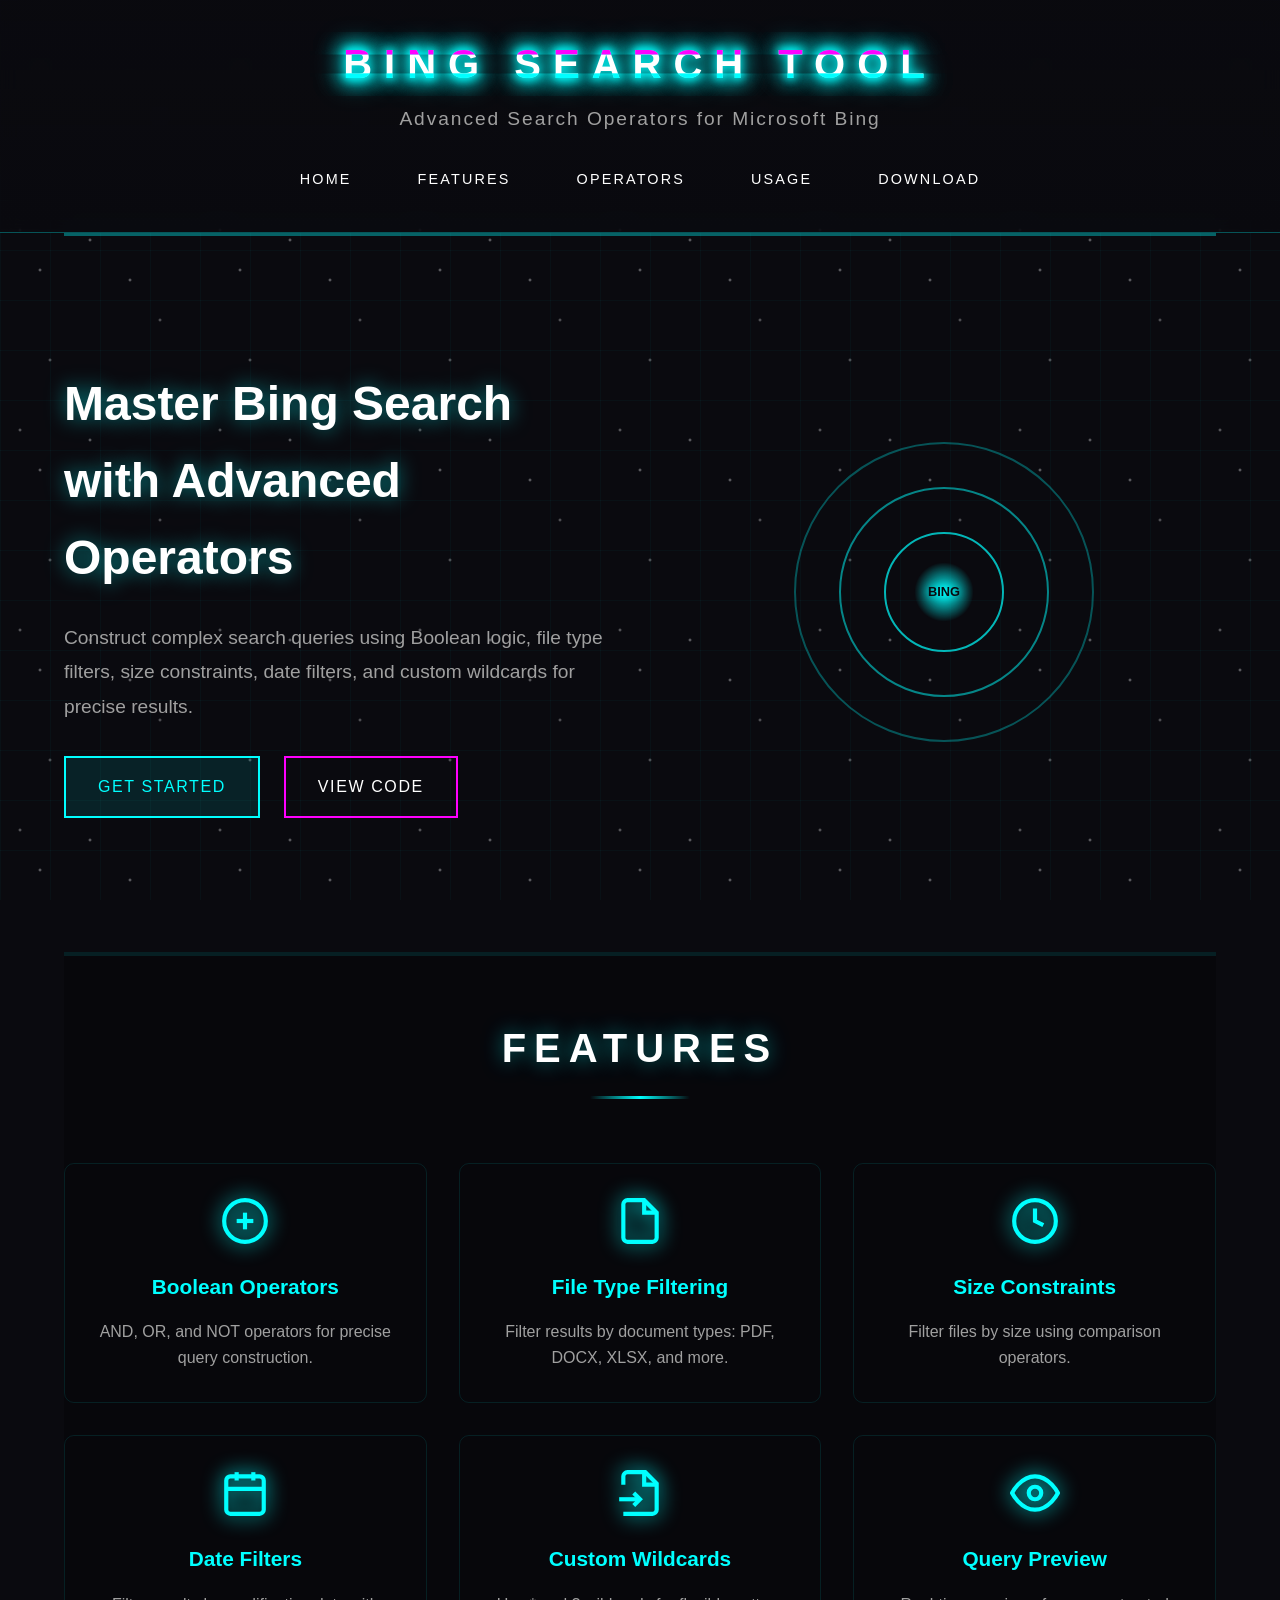
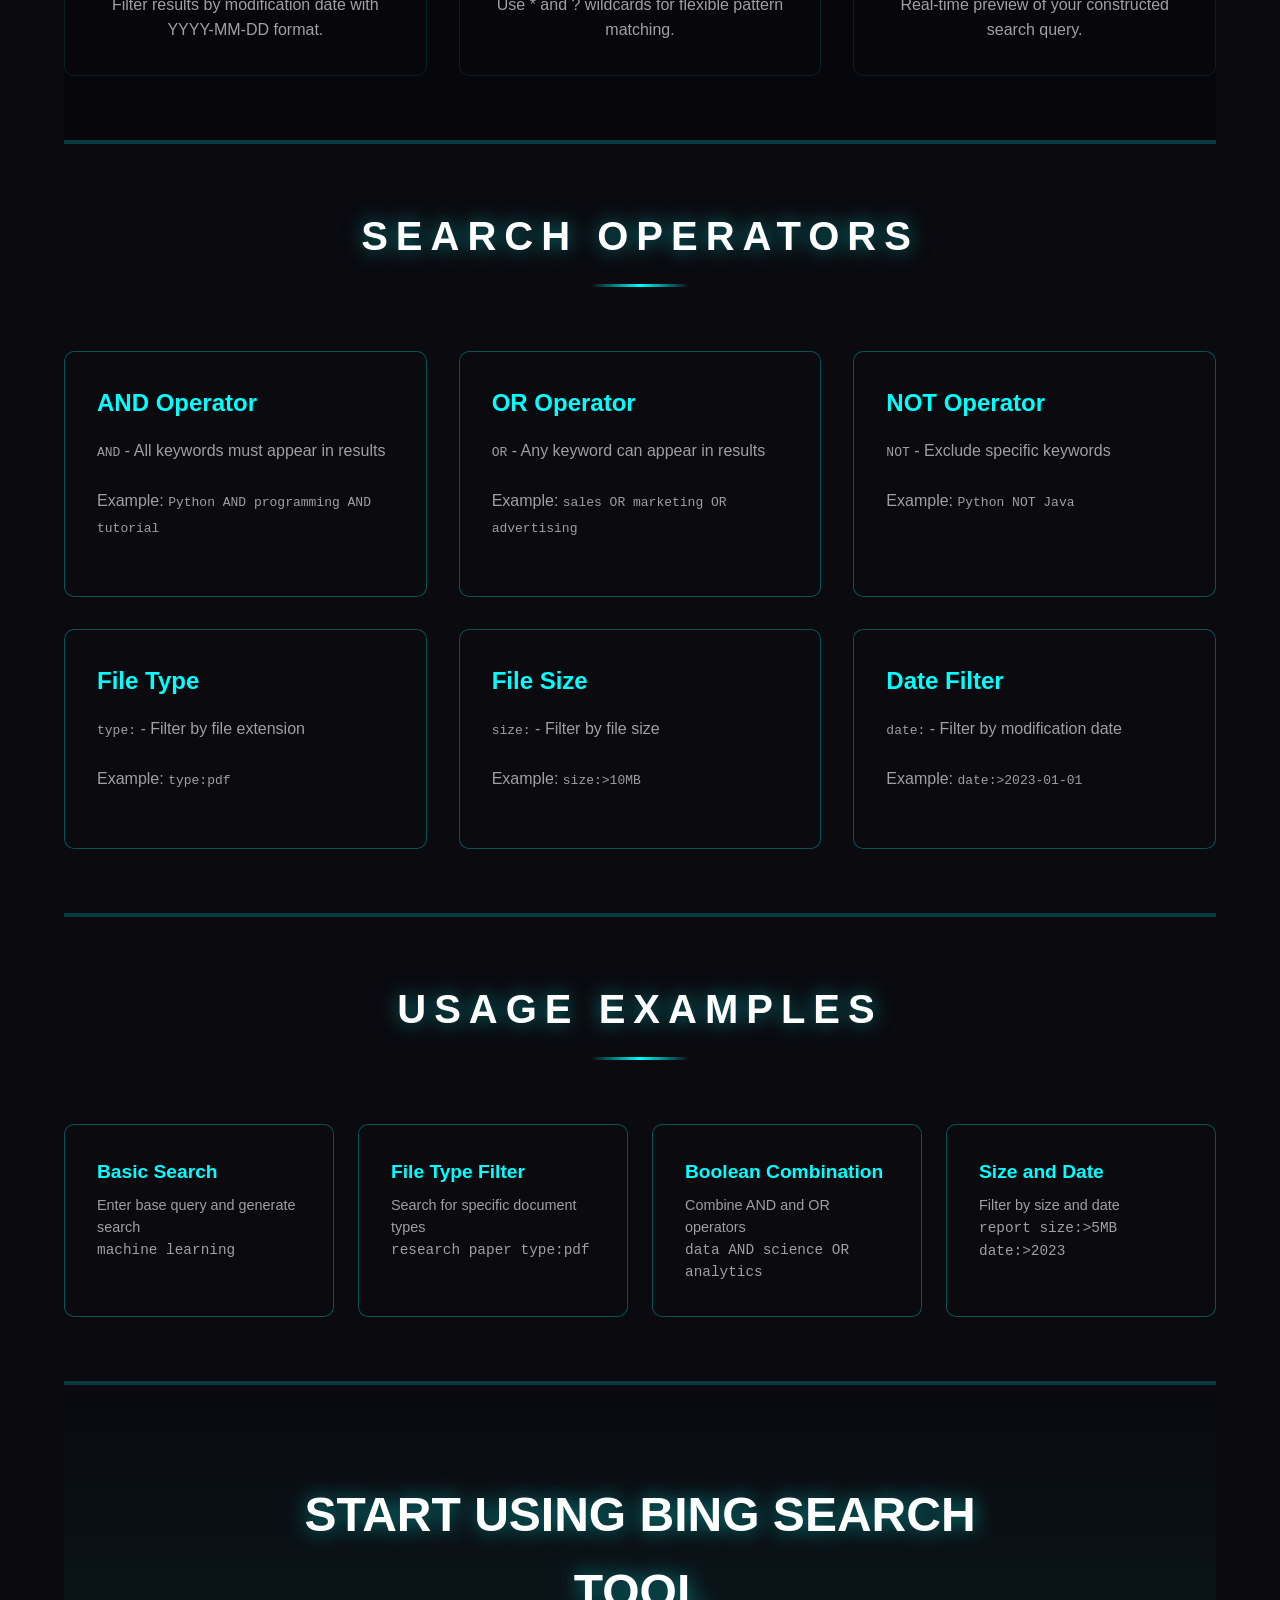
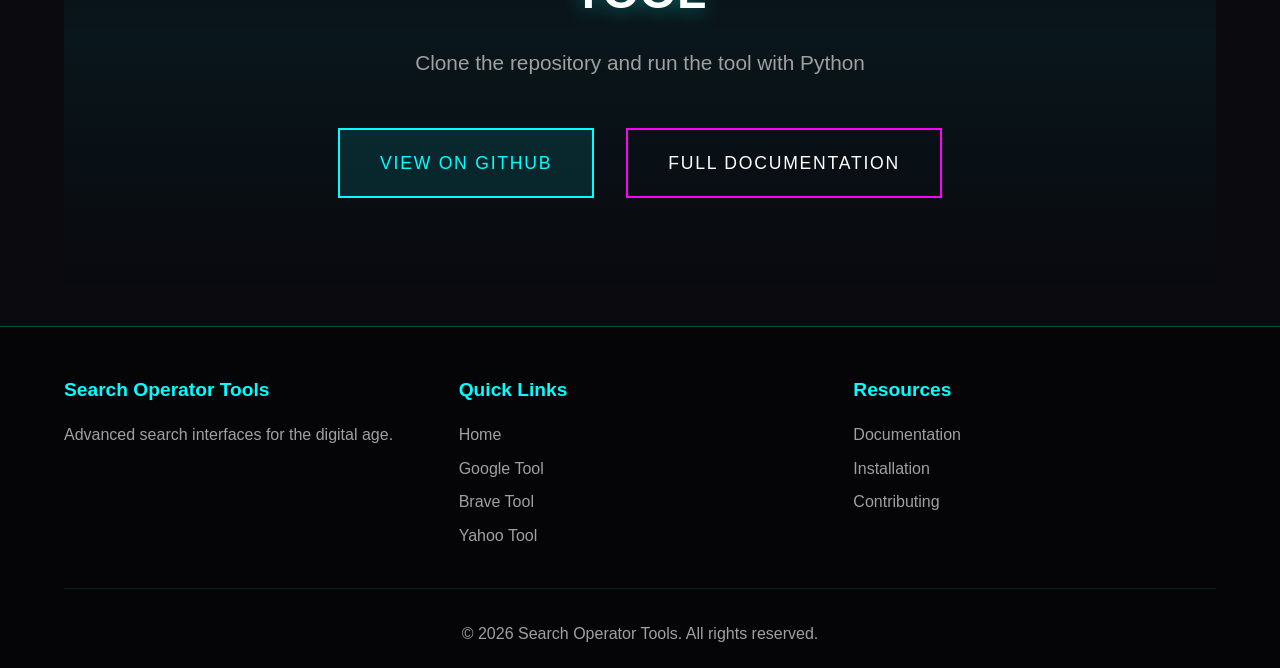
==== commit b7b9a8e9: "Update View on GitHub buttons to link to project repository" ====
--- a/pages/bing.html
+++ b/pages/bing.html
@@ -4,8 +4,9 @@
     <meta charset="UTF-8">
     <meta name="viewport" content="width=device-width, initial-scale=1.0">
     <title>Microsoft Bing Search Tool - Search Operator Tools</title>
-    <link rel="stylesheet" href="../css/style.css">
-    <link rel="stylesheet" href="../css/animations.css">
+    <meta name="description" content="Advanced Search Operators for Microsoft Bing">
+    <link rel="stylesheet" href="https://autobotsolutions.github.io/Search-Operators-Tools/css/style.css">
+    <link rel="stylesheet" href="https://autobotsolutions.github.io/Search-Operators-Tools/css/animations.css">
 </head>
 <body>
     <div class="stars"></div>
@@ -209,7 +210,7 @@
                 <h2 class="download-title">START USING BING SEARCH TOOL</h2>
                 <p class="download-subtitle">Clone the repository and run the tool with Python</p>
                 <div class="download-buttons">
-                    <a href="https://github.com" class="download-button primary">
+                    <a href="https://github.com/AutoBotSolutions/Search-Operators-Tools" class="download-button primary"
                         <svg viewBox="0 0 24 24" fill="currentColor">
                             <path d="M12 0c-6.626 0-12 5.373-12 12 0 5.302 3.438 9.8 8.207 11.387.599.111.793-.261.793-.577v-2.234c-3.338.726-4.033-1.416-4.033-1.416-.546-1.387-1.333-1.756-1.333-1.756-1.089-.745.083-.729.083-.729 1.205.084 1.839 1.237 1.839 1.237 1.07 1.834 2.807 1.304 3.492.997.107-.775.418-1.305.762-1.604-2.665-.305-5.467-1.334-5.467-5.931 0-1.311.469-2.381 1.236-3.221-.124-.303-.535-1.524.117-3.176 0 0 1.008-.322 3.301 1.23.957-.266 1.983-.399 3.003-.404 1.02.005 2.047.138 3.006.404 2.291-1.552 3.297-1.23 3.297-1.23.653 1.653.242 2.874.118 3.176.77.84 1.235 1.911 1.235 3.221 0 4.609-2.807 5.624-5.479 5.921.43.372.823 1.102.823 2.222v3.293c0 .319.192.694.801.576 4.765-1.589 8.199-6.086 8.199-11.386 0-6.627-5.373-12-12-12z"/>
                         </svg>
@@ -252,7 +253,7 @@
         </div>
     </footer>
 
-    <script src="../js/animations.js"></script>
-    <script src="../js/interactive.js"></script>
+    <script src="https://autobotsolutions.github.io/Search-Operators-Tools/js/animations.js"></script>
+    <script src="https://autobotsolutions.github.io/Search-Operators-Tools/js/interactive.js"></script>
 </body>
 </html>
